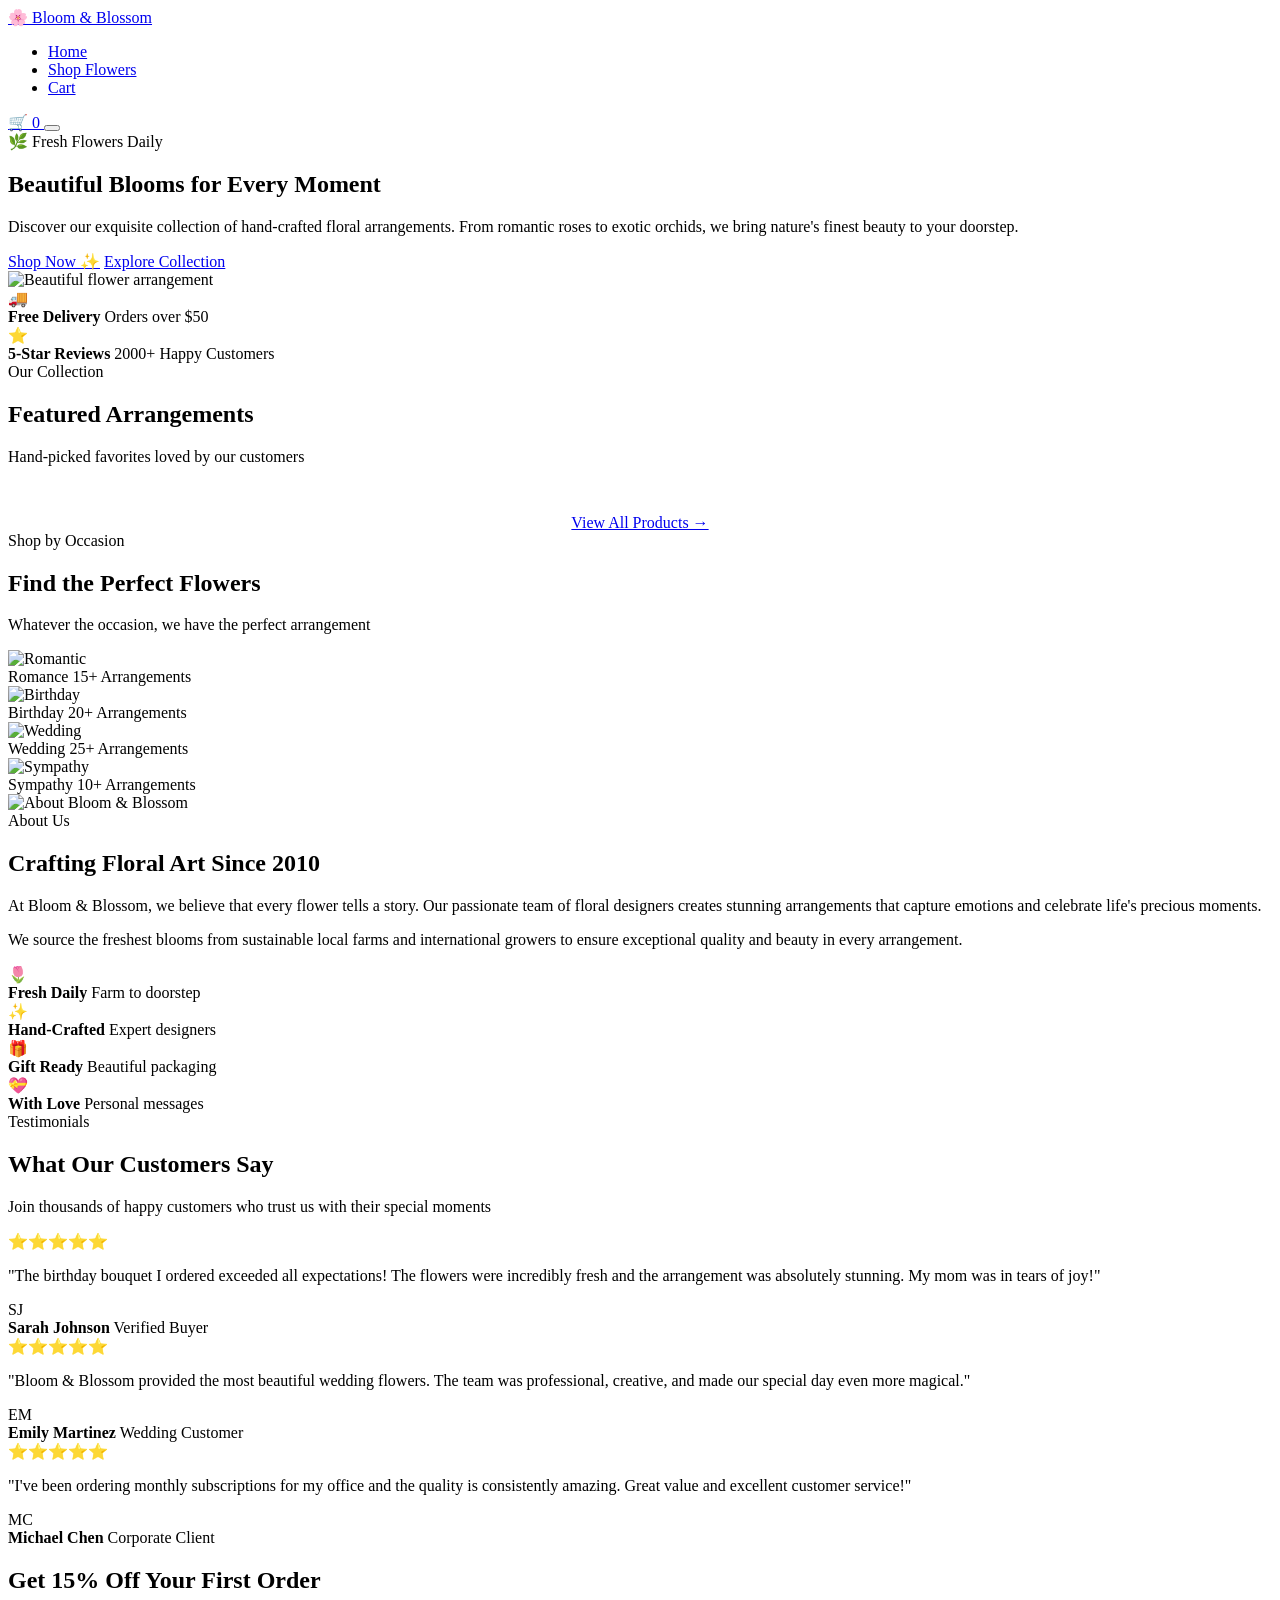
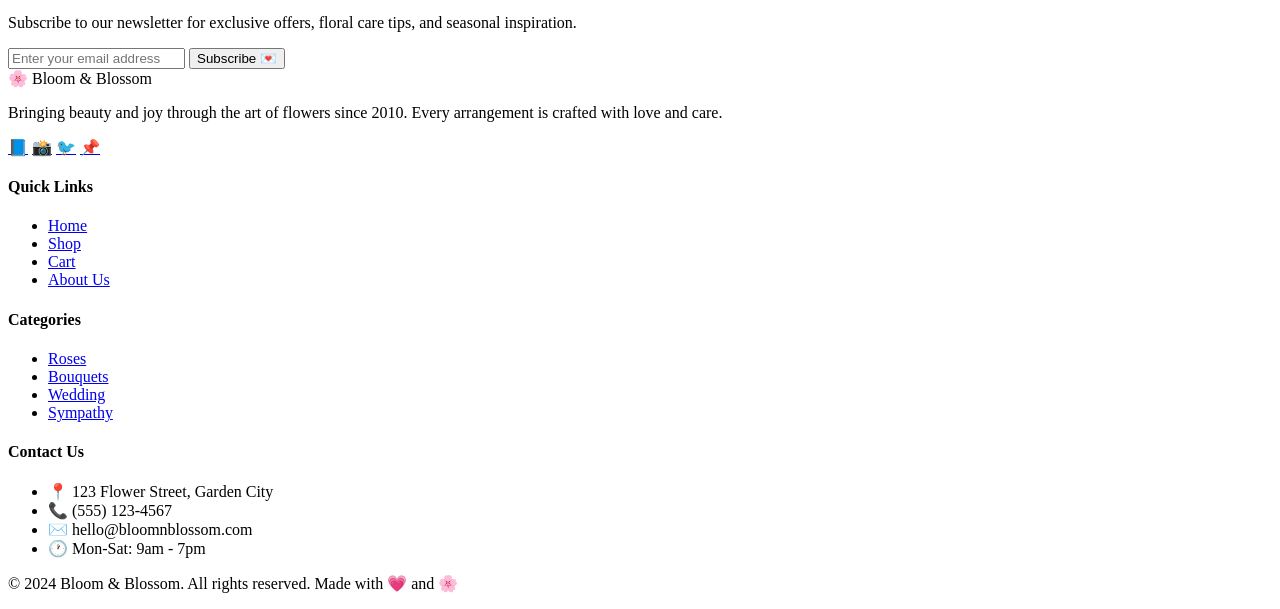
==== index.html @ b429525b "Initial commit" ====
<!DOCTYPE html>
<html lang="en">
<head>
    <meta charset="UTF-8">
    <meta name="viewport" content="width=device-width, initial-scale=1.0">
    <meta name="description" content="Bloom & Blossom - Premium florist offering beautiful flower arrangements, bouquets, and floral designs for every occasion.">
    <title>Bloom & Blossom | Premium Florist</title>
    
    <!-- Google Fonts -->
    <link rel="preconnect" href="https://fonts.googleapis.com">
    <link rel="preconnect" href="https://fonts.gstatic.com" crossorigin>
    <link href="https://fonts.googleapis.com/css2?family=Playfair+Display:wght@400;500;600;700&family=Poppins:wght@300;400;500;600;700&display=swap" rel="stylesheet">
    
    <!-- Styles -->
    <link rel="stylesheet" href="styles.css">
</head>
<body>
    <!-- Navigation -->
    <nav class="navbar" id="navbar">
        <div class="container">
            <a href="index.html" class="logo">
                <span class="logo-icon">🌸</span>
                <span class="logo-text">Bloom & Blossom</span>
            </a>
            
            <ul class="nav-links" id="navLinks">
                <li><a href="index.html" class="active">Home</a></li>
                <li><a href="products.html">Shop Flowers</a></li>
                <li><a href="cart.html">Cart</a></li>
            </ul>
            
            <div class="nav-right">
                <a href="cart.html" class="cart-icon" id="cartIcon">
                    🛒
                    <span class="cart-count" id="cartCount">0</span>
                </a>
                <button class="mobile-menu-btn" id="mobileMenuBtn">
                    <span></span>
                    <span></span>
                    <span></span>
                </button>
            </div>
        </div>
    </nav>

    <!-- Hero Section -->
    <section class="hero" id="home">
        <div class="container">
            <div class="hero-content">
                <span class="hero-badge">🌿 Fresh Flowers Daily</span>
                <h1>Beautiful <span>Blooms</span> for Every Moment</h1>
                <p>Discover our exquisite collection of hand-crafted floral arrangements. From romantic roses to exotic orchids, we bring nature's finest beauty to your doorstep.</p>
                <div class="hero-buttons">
                    <a href="products.html" class="btn btn-primary">Shop Now ✨</a>
                    <a href="#featured" class="btn btn-secondary">Explore Collection</a>
                </div>
            </div>
            <div class="hero-image">
                <img src="images/hero.png" alt="Beautiful flower arrangement">
                <div class="floating-badge top-right">
                    <div class="floating-badge-icon">🚚</div>
                    <div class="floating-badge-text">
                        <strong>Free Delivery</strong>
                        Orders over $50
                    </div>
                </div>
                <div class="floating-badge bottom-left">
                    <div class="floating-badge-icon">⭐</div>
                    <div class="floating-badge-text">
                        <strong>5-Star Reviews</strong>
                        2000+ Happy Customers
                    </div>
                </div>
            </div>
        </div>
    </section>

    <!-- Featured Products -->
    <section class="section featured-section" id="featured">
        <div class="container">
            <div class="section-header">
                <span class="section-badge">Our Collection</span>
                <h2 class="section-title">Featured Arrangements</h2>
                <p class="section-subtitle">Hand-picked favorites loved by our customers</p>
            </div>
            
            <div class="products-grid" id="featuredProducts">
                <!-- Products will be loaded by JavaScript -->
            </div>
            
            <div style="text-align: center; margin-top: 3rem;">
                <a href="products.html" class="btn btn-primary btn-lg">View All Products →</a>
            </div>
        </div>
    </section>

    <!-- Categories Section -->
    <section class="section categories-section">
        <div class="container">
            <div class="section-header">
                <span class="section-badge">Shop by Occasion</span>
                <h2 class="section-title">Find the Perfect Flowers</h2>
                <p class="section-subtitle">Whatever the occasion, we have the perfect arrangement</p>
            </div>
            
            <div class="categories-grid">
                <div class="category-card" onclick="location.href='products.html'">
                    <img src="images/flower2.png" alt="Romantic">
                    <div class="category-overlay">
                        <span class="category-name">Romance</span>
                        <span class="category-count">15+ Arrangements</span>
                    </div>
                </div>
                <div class="category-card" onclick="location.href='products.html'">
                    <img src="images/flower3.png" alt="Birthday">
                    <div class="category-overlay">
                        <span class="category-name">Birthday</span>
                        <span class="category-count">20+ Arrangements</span>
                    </div>
                </div>
                <div class="category-card" onclick="location.href='products.html'">
                    <img src="images/flower4.png" alt="Wedding">
                    <div class="category-overlay">
                        <span class="category-name">Wedding</span>
                        <span class="category-count">25+ Arrangements</span>
                    </div>
                </div>
                <div class="category-card" onclick="location.href='products.html'">
                    <img src="images/flower5.png" alt="Sympathy">
                    <div class="category-overlay">
                        <span class="category-name">Sympathy</span>
                        <span class="category-count">10+ Arrangements</span>
                    </div>
                </div>
            </div>
        </div>
    </section>

    <!-- About Section -->
    <section class="section about-section" id="about">
        <div class="container">
            <div class="about-grid">
                <div class="about-image">
                    <img src="images/flower1.png" alt="About Bloom & Blossom">
                </div>
                <div class="about-content">
                    <span class="section-badge">About Us</span>
                    <h2>Crafting Floral Art Since 2010</h2>
                    <p>At Bloom & Blossom, we believe that every flower tells a story. Our passionate team of floral designers creates stunning arrangements that capture emotions and celebrate life's precious moments.</p>
                    <p>We source the freshest blooms from sustainable local farms and international growers to ensure exceptional quality and beauty in every arrangement.</p>
                    
                    <div class="about-features">
                        <div class="feature-item">
                            <div class="feature-icon">🌷</div>
                            <div class="feature-text">
                                <strong>Fresh Daily</strong>
                                <span>Farm to doorstep</span>
                            </div>
                        </div>
                        <div class="feature-item">
                            <div class="feature-icon">✨</div>
                            <div class="feature-text">
                                <strong>Hand-Crafted</strong>
                                <span>Expert designers</span>
                            </div>
                        </div>
                        <div class="feature-item">
                            <div class="feature-icon">🎁</div>
                            <div class="feature-text">
                                <strong>Gift Ready</strong>
                                <span>Beautiful packaging</span>
                            </div>
                        </div>
                        <div class="feature-item">
                            <div class="feature-icon">💝</div>
                            <div class="feature-text">
                                <strong>With Love</strong>
                                <span>Personal messages</span>
                            </div>
                        </div>
                    </div>
                </div>
            </div>
        </div>
    </section>

    <!-- Testimonials -->
    <section class="section testimonials-section">
        <div class="container">
            <div class="section-header">
                <span class="section-badge">Testimonials</span>
                <h2 class="section-title">What Our Customers Say</h2>
                <p class="section-subtitle">Join thousands of happy customers who trust us with their special moments</p>
            </div>
            
            <div class="testimonials-grid">
                <div class="testimonial-card">
                    <div class="testimonial-rating">⭐⭐⭐⭐⭐</div>
                    <p class="testimonial-text">"The birthday bouquet I ordered exceeded all expectations! The flowers were incredibly fresh and the arrangement was absolutely stunning. My mom was in tears of joy!"</p>
                    <div class="testimonial-author">
                        <div class="author-avatar">SJ</div>
                        <div class="author-info">
                            <strong>Sarah Johnson</strong>
                            <span>Verified Buyer</span>
                        </div>
                    </div>
                </div>
                
                <div class="testimonial-card">
                    <div class="testimonial-rating">⭐⭐⭐⭐⭐</div>
                    <p class="testimonial-text">"Bloom & Blossom provided the most beautiful wedding flowers. The team was professional, creative, and made our special day even more magical."</p>
                    <div class="testimonial-author">
                        <div class="author-avatar">EM</div>
                        <div class="author-info">
                            <strong>Emily Martinez</strong>
                            <span>Wedding Customer</span>
                        </div>
                    </div>
                </div>
                
                <div class="testimonial-card">
                    <div class="testimonial-rating">⭐⭐⭐⭐⭐</div>
                    <p class="testimonial-text">"I've been ordering monthly subscriptions for my office and the quality is consistently amazing. Great value and excellent customer service!"</p>
                    <div class="testimonial-author">
                        <div class="author-avatar">MC</div>
                        <div class="author-info">
                            <strong>Michael Chen</strong>
                            <span>Corporate Client</span>
                        </div>
                    </div>
                </div>
            </div>
        </div>
    </section>

    <!-- Newsletter -->
    <section class="newsletter-section">
        <div class="container">
            <div class="newsletter-content">
                <h2>Get 15% Off Your First Order</h2>
                <p>Subscribe to our newsletter for exclusive offers, floral care tips, and seasonal inspiration.</p>
                <form class="newsletter-form" onsubmit="return handleNewsletter(event)">
                    <input type="email" placeholder="Enter your email address" required>
                    <button type="submit" class="btn">Subscribe 💌</button>
                </form>
            </div>
        </div>
    </section>

    <!-- Footer -->
    <footer class="footer">
        <div class="container">
            <div class="footer-grid">
                <div class="footer-brand">
                    <span class="logo-text">🌸 Bloom & Blossom</span>
                    <p>Bringing beauty and joy through the art of flowers since 2010. Every arrangement is crafted with love and care.</p>
                    <div class="social-links">
                        <a href="#" class="social-link">📘</a>
                        <a href="#" class="social-link">📸</a>
                        <a href="#" class="social-link">🐦</a>
                        <a href="#" class="social-link">📌</a>
                    </div>
                </div>
                
                <div class="footer-column">
                    <h4>Quick Links</h4>
                    <ul>
                        <li><a href="index.html">Home</a></li>
                        <li><a href="products.html">Shop</a></li>
                        <li><a href="cart.html">Cart</a></li>
                        <li><a href="#about">About Us</a></li>
                    </ul>
                </div>
                
                <div class="footer-column">
                    <h4>Categories</h4>
                    <ul>
                        <li><a href="products.html">Roses</a></li>
                        <li><a href="products.html">Bouquets</a></li>
                        <li><a href="products.html">Wedding</a></li>
                        <li><a href="products.html">Sympathy</a></li>
                    </ul>
                </div>
                
                <div class="footer-column">
                    <h4>Contact Us</h4>
                    <ul>
                        <li>📍 123 Flower Street, Garden City</li>
                        <li>📞 (555) 123-4567</li>
                        <li>✉️ hello@bloomnblossom.com</li>
                        <li>🕐 Mon-Sat: 9am - 7pm</li>
                    </ul>
                </div>
            </div>
            
            <div class="footer-bottom">
                <p>© 2024 Bloom & Blossom. All rights reserved. Made with 💗 and 🌸</p>
            </div>
        </div>
    </footer>

    <!-- JavaScript -->
    <script src="main.js"></script>
</body>
</html>
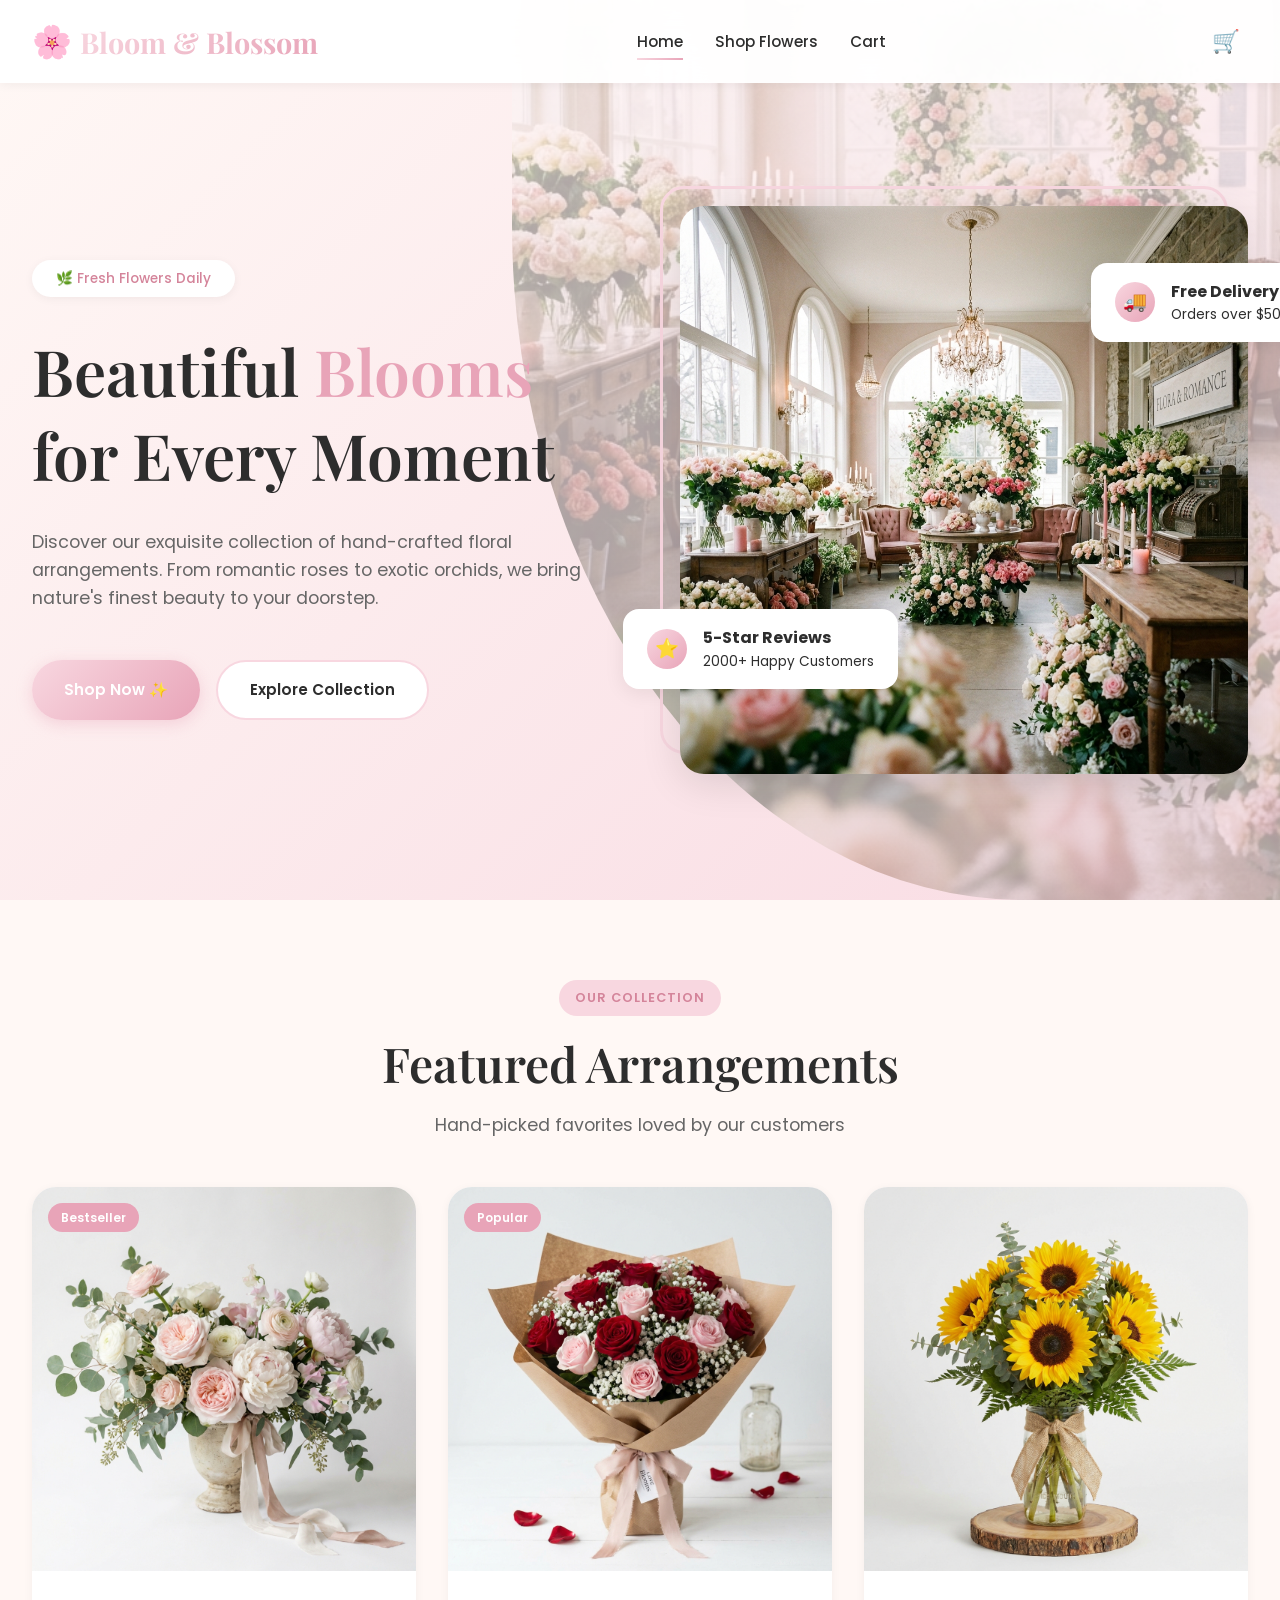
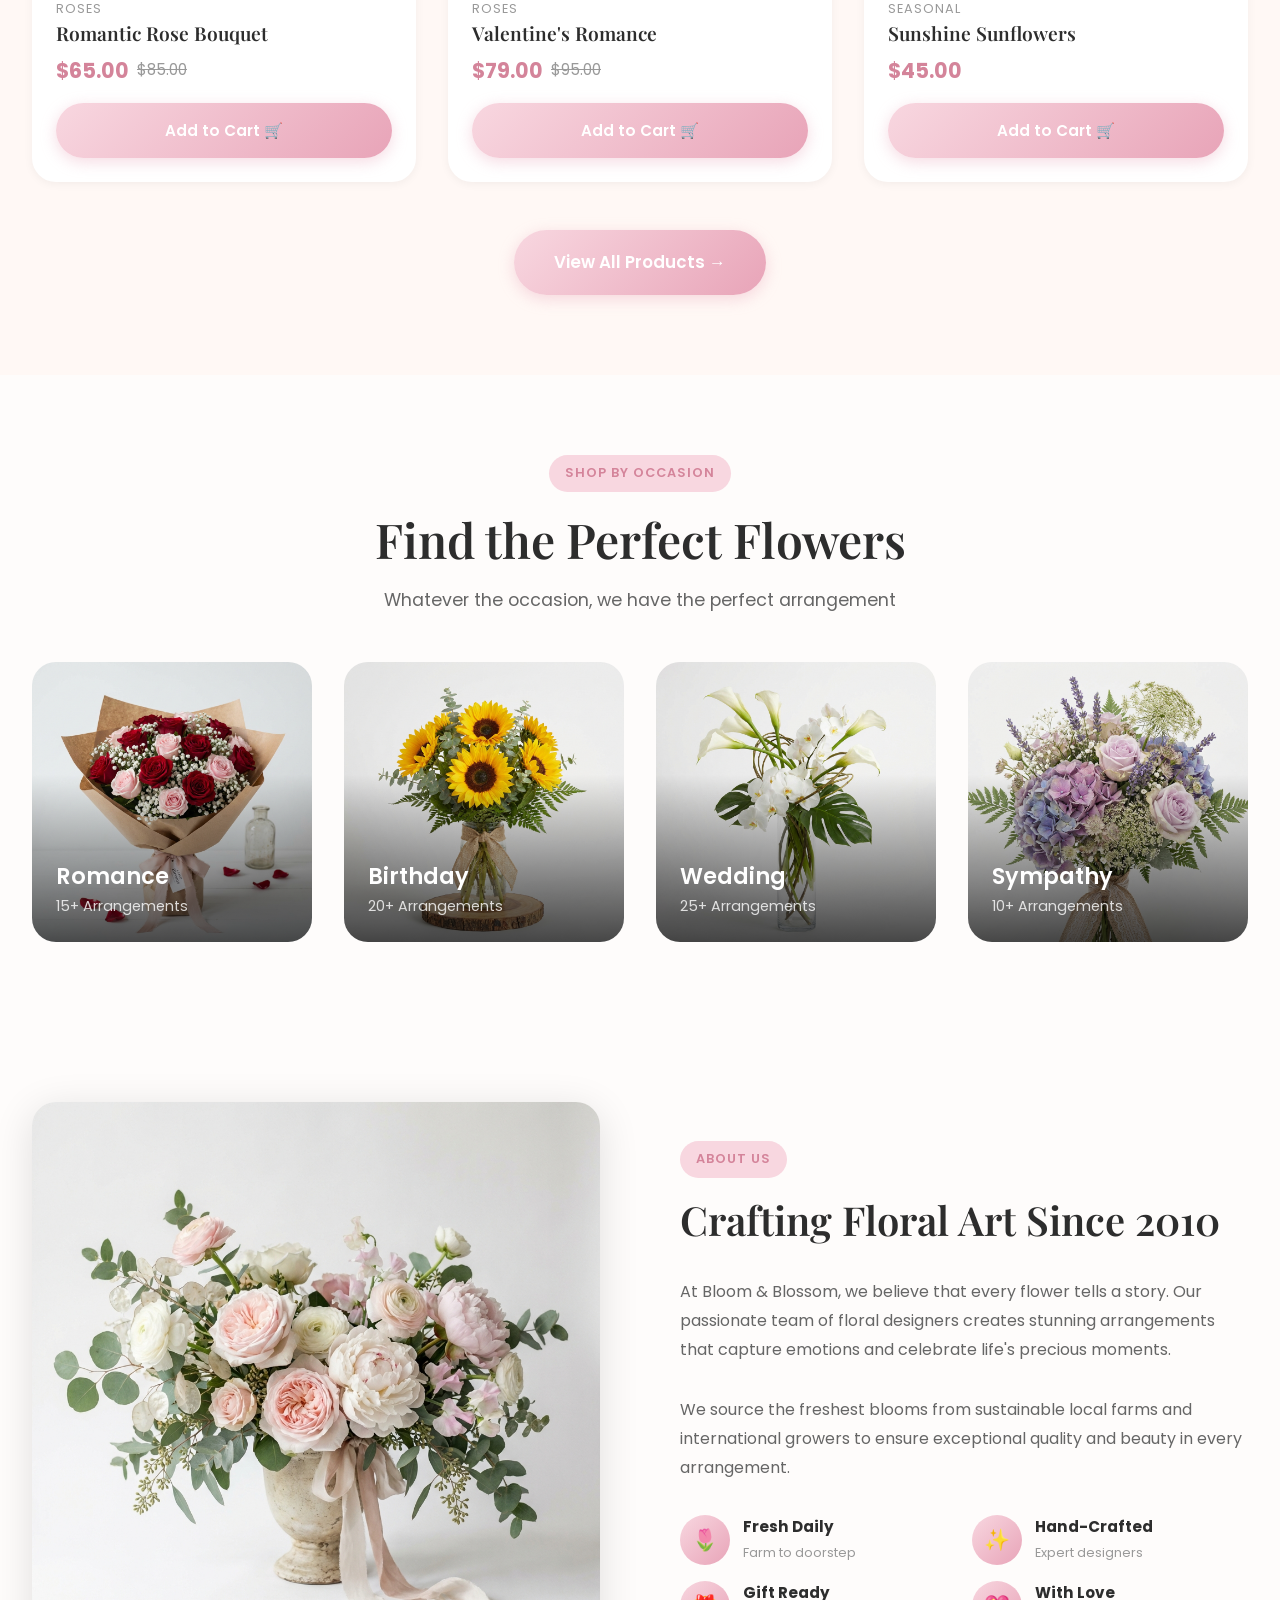
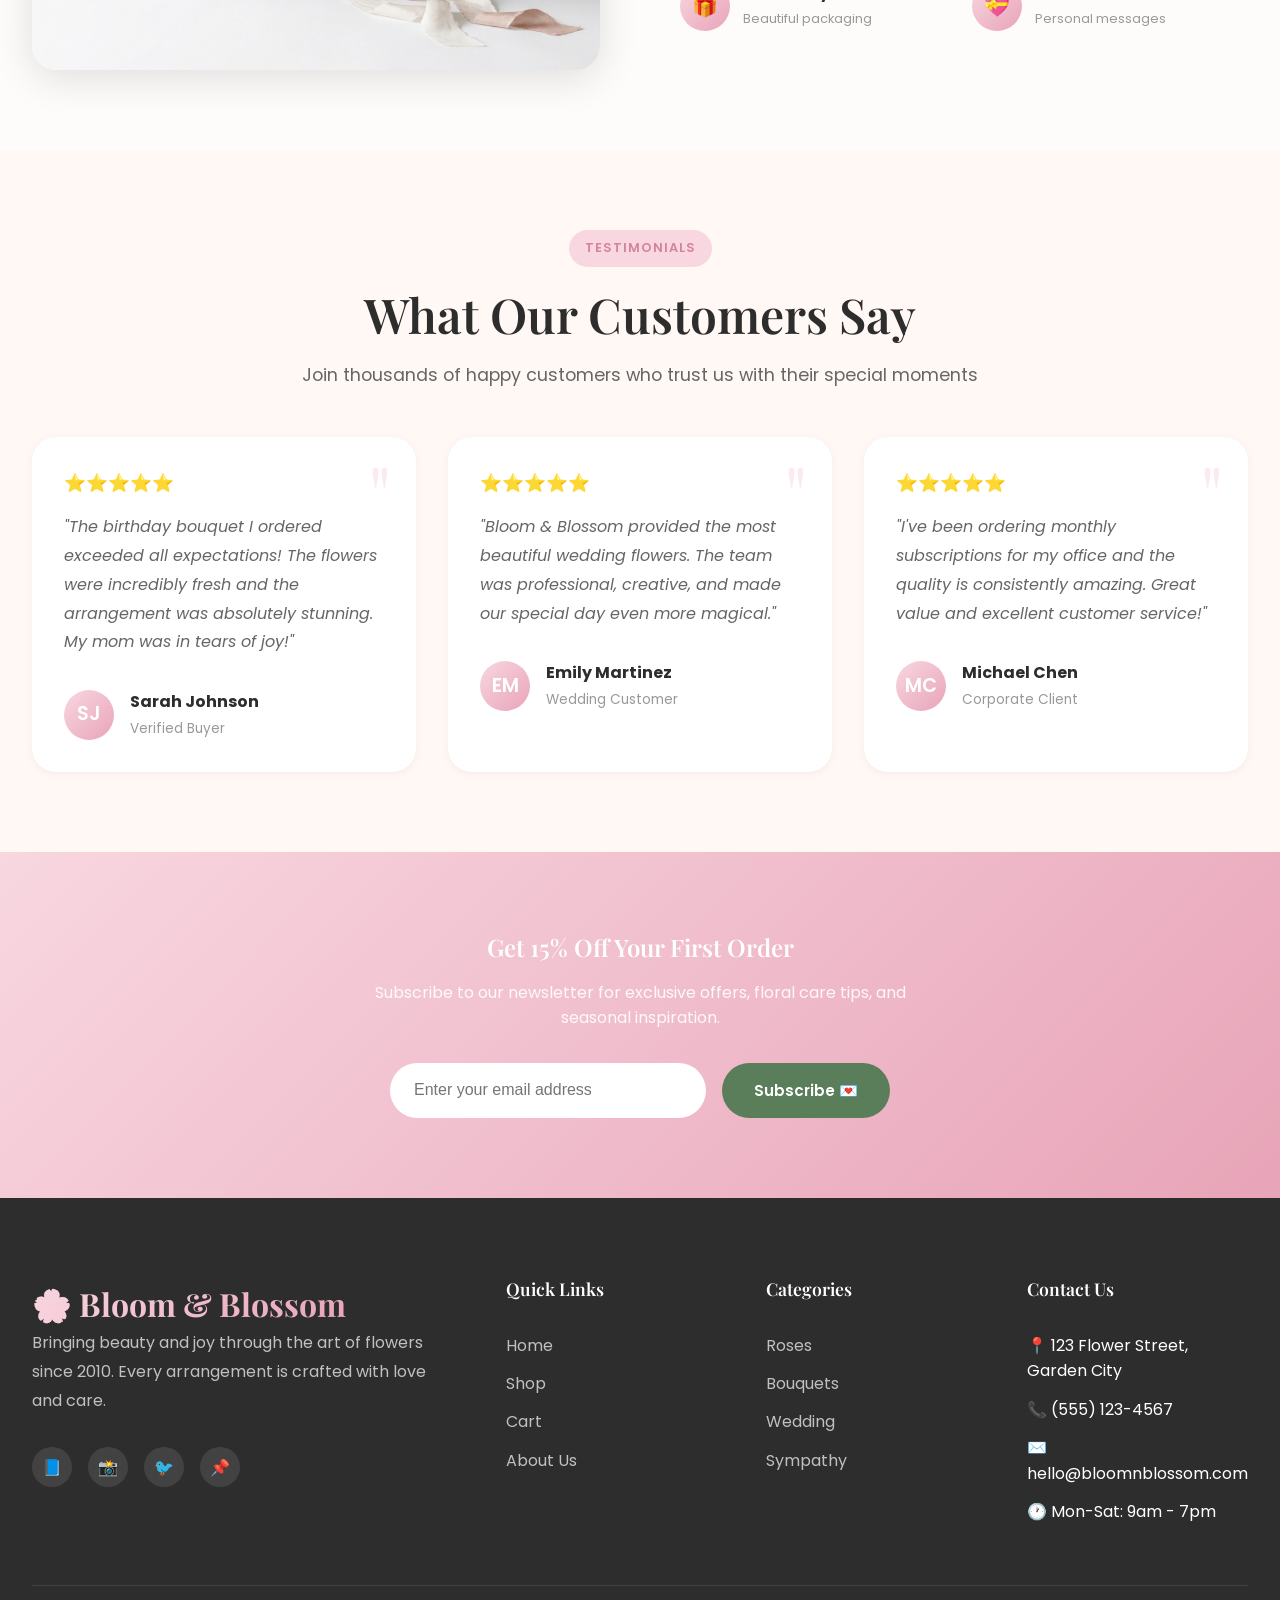
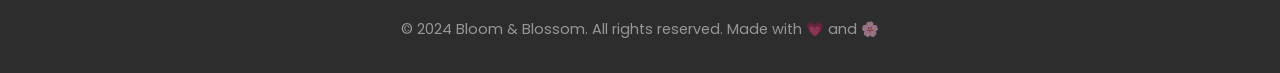
==== commit 185b5759: "Registered Service Workers in Pages" ====
--- a/index.html
+++ b/index.html
@@ -1,19 +1,42 @@
 <!DOCTYPE html>
 <html lang="en">
+
 <head>
     <meta charset="UTF-8">
     <meta name="viewport" content="width=device-width, initial-scale=1.0">
-    <meta name="description" content="Bloom & Blossom - Premium florist offering beautiful flower arrangements, bouquets, and floral designs for every occasion.">
+    <meta name="description"
+        content="Bloom & Blossom - Premium florist offering beautiful flower arrangements, bouquets, and floral designs for every occasion.">
     <title>Bloom & Blossom | Premium Florist</title>
-    
+
+    <!-- PWA Meta Tags -->
+    <meta name="theme-color" content="#e8a4b8">
+    <meta name="apple-mobile-web-app-capable" content="yes">
+    <meta name="apple-mobile-web-app-status-bar-style" content="default">
+    <meta name="apple-mobile-web-app-title" content="Bloom & Blossom">
+    <meta name="mobile-web-app-capable" content="yes">
+    <meta name="application-name" content="Bloom & Blossom">
+    <meta name="msapplication-TileColor" content="#e8a4b8">
+    <meta name="msapplication-TileImage" content="images/icon-192.png">
+
+    <!-- PWA Manifest -->
+    <link rel="manifest" href="manifest.json">
+
+    <!-- App Icons -->
+    <link rel="icon" type="image/png" sizes="192x192" href="images/icon-192.png">
+    <link rel="icon" type="image/png" sizes="512x512" href="images/icon-512.png">
+    <link rel="apple-touch-icon" href="images/icon-192.png">
+
     <!-- Google Fonts -->
     <link rel="preconnect" href="https://fonts.googleapis.com">
     <link rel="preconnect" href="https://fonts.gstatic.com" crossorigin>
-    <link href="https://fonts.googleapis.com/css2?family=Playfair+Display:wght@400;500;600;700&family=Poppins:wght@300;400;500;600;700&display=swap" rel="stylesheet">
-    
+    <link
+        href="https://fonts.googleapis.com/css2?family=Playfair+Display:wght@400;500;600;700&family=Poppins:wght@300;400;500;600;700&display=swap"
+        rel="stylesheet">
+
     <!-- Styles -->
     <link rel="stylesheet" href="styles.css">
 </head>
+
 <body>
     <!-- Navigation -->
     <nav class="navbar" id="navbar">
@@ -22,13 +45,13 @@
                 <span class="logo-icon">🌸</span>
                 <span class="logo-text">Bloom & Blossom</span>
             </a>
-            
+
             <ul class="nav-links" id="navLinks">
                 <li><a href="index.html" class="active">Home</a></li>
                 <li><a href="products.html">Shop Flowers</a></li>
                 <li><a href="cart.html">Cart</a></li>
             </ul>
-            
+
             <div class="nav-right">
                 <a href="cart.html" class="cart-icon" id="cartIcon">
                     🛒
@@ -49,7 +72,8 @@
             <div class="hero-content">
                 <span class="hero-badge">🌿 Fresh Flowers Daily</span>
                 <h1>Beautiful <span>Blooms</span> for Every Moment</h1>
-                <p>Discover our exquisite collection of hand-crafted floral arrangements. From romantic roses to exotic orchids, we bring nature's finest beauty to your doorstep.</p>
+                <p>Discover our exquisite collection of hand-crafted floral arrangements. From romantic roses to exotic
+                    orchids, we bring nature's finest beauty to your doorstep.</p>
                 <div class="hero-buttons">
                     <a href="products.html" class="btn btn-primary">Shop Now ✨</a>
                     <a href="#featured" class="btn btn-secondary">Explore Collection</a>
@@ -83,11 +107,11 @@
                 <h2 class="section-title">Featured Arrangements</h2>
                 <p class="section-subtitle">Hand-picked favorites loved by our customers</p>
             </div>
-            
+
             <div class="products-grid" id="featuredProducts">
                 <!-- Products will be loaded by JavaScript -->
             </div>
-            
+
             <div style="text-align: center; margin-top: 3rem;">
                 <a href="products.html" class="btn btn-primary btn-lg">View All Products →</a>
             </div>
@@ -102,7 +126,7 @@
                 <h2 class="section-title">Find the Perfect Flowers</h2>
                 <p class="section-subtitle">Whatever the occasion, we have the perfect arrangement</p>
             </div>
-            
+
             <div class="categories-grid">
                 <div class="category-card" onclick="location.href='products.html'">
                     <img src="images/flower2.png" alt="Romantic">
@@ -146,9 +170,12 @@
                 <div class="about-content">
                     <span class="section-badge">About Us</span>
                     <h2>Crafting Floral Art Since 2010</h2>
-                    <p>At Bloom & Blossom, we believe that every flower tells a story. Our passionate team of floral designers creates stunning arrangements that capture emotions and celebrate life's precious moments.</p>
-                    <p>We source the freshest blooms from sustainable local farms and international growers to ensure exceptional quality and beauty in every arrangement.</p>
-                    
+                    <p>At Bloom & Blossom, we believe that every flower tells a story. Our passionate team of floral
+                        designers creates stunning arrangements that capture emotions and celebrate life's precious
+                        moments.</p>
+                    <p>We source the freshest blooms from sustainable local farms and international growers to ensure
+                        exceptional quality and beauty in every arrangement.</p>
+
                     <div class="about-features">
                         <div class="feature-item">
                             <div class="feature-icon">🌷</div>
@@ -190,13 +217,16 @@
             <div class="section-header">
                 <span class="section-badge">Testimonials</span>
                 <h2 class="section-title">What Our Customers Say</h2>
-                <p class="section-subtitle">Join thousands of happy customers who trust us with their special moments</p>
-            </div>
-            
+                <p class="section-subtitle">Join thousands of happy customers who trust us with their special moments
+                </p>
+            </div>
+
             <div class="testimonials-grid">
                 <div class="testimonial-card">
                     <div class="testimonial-rating">⭐⭐⭐⭐⭐</div>
-                    <p class="testimonial-text">"The birthday bouquet I ordered exceeded all expectations! The flowers were incredibly fresh and the arrangement was absolutely stunning. My mom was in tears of joy!"</p>
+                    <p class="testimonial-text">"The birthday bouquet I ordered exceeded all expectations! The flowers
+                        were incredibly fresh and the arrangement was absolutely stunning. My mom was in tears of joy!"
+                    </p>
                     <div class="testimonial-author">
                         <div class="author-avatar">SJ</div>
                         <div class="author-info">
@@ -205,10 +235,11 @@
                         </div>
                     </div>
                 </div>
-                
+
                 <div class="testimonial-card">
                     <div class="testimonial-rating">⭐⭐⭐⭐⭐</div>
-                    <p class="testimonial-text">"Bloom & Blossom provided the most beautiful wedding flowers. The team was professional, creative, and made our special day even more magical."</p>
+                    <p class="testimonial-text">"Bloom & Blossom provided the most beautiful wedding flowers. The team
+                        was professional, creative, and made our special day even more magical."</p>
                     <div class="testimonial-author">
                         <div class="author-avatar">EM</div>
                         <div class="author-info">
@@ -217,10 +248,11 @@
                         </div>
                     </div>
                 </div>
-                
+
                 <div class="testimonial-card">
                     <div class="testimonial-rating">⭐⭐⭐⭐⭐</div>
-                    <p class="testimonial-text">"I've been ordering monthly subscriptions for my office and the quality is consistently amazing. Great value and excellent customer service!"</p>
+                    <p class="testimonial-text">"I've been ordering monthly subscriptions for my office and the quality
+                        is consistently amazing. Great value and excellent customer service!"</p>
                     <div class="testimonial-author">
                         <div class="author-avatar">MC</div>
                         <div class="author-info">
@@ -253,7 +285,8 @@
             <div class="footer-grid">
                 <div class="footer-brand">
                     <span class="logo-text">🌸 Bloom & Blossom</span>
-                    <p>Bringing beauty and joy through the art of flowers since 2010. Every arrangement is crafted with love and care.</p>
+                    <p>Bringing beauty and joy through the art of flowers since 2010. Every arrangement is crafted with
+                        love and care.</p>
                     <div class="social-links">
                         <a href="#" class="social-link">📘</a>
                         <a href="#" class="social-link">📸</a>
@@ -261,7 +294,7 @@
                         <a href="#" class="social-link">📌</a>
                     </div>
                 </div>
-                
+
                 <div class="footer-column">
                     <h4>Quick Links</h4>
                     <ul>
@@ -271,7 +304,7 @@
                         <li><a href="#about">About Us</a></li>
                     </ul>
                 </div>
-                
+
                 <div class="footer-column">
                     <h4>Categories</h4>
                     <ul>
@@ -281,7 +314,7 @@
                         <li><a href="products.html">Sympathy</a></li>
                     </ul>
                 </div>
-                
+
                 <div class="footer-column">
                     <h4>Contact Us</h4>
                     <ul>
@@ -292,7 +325,7 @@
                     </ul>
                 </div>
             </div>
-            
+
             <div class="footer-bottom">
                 <p>© 2024 Bloom & Blossom. All rights reserved. Made with 💗 and 🌸</p>
             </div>
@@ -301,5 +334,57 @@
 
     <!-- JavaScript -->
     <script src="main.js"></script>
+
+    <!-- Service Worker Registration -->
+    <script>
+        // Register Service Worker for PWA
+        if ('serviceWorker' in navigator) {
+            window.addEventListener('load', () => {
+                navigator.serviceWorker.register('/sw.js')
+                    .then((registration) => {
+                        console.log('🌸 Service Worker registered:', registration.scope);
+                    })
+                    .catch((error) => {
+                        console.log('Service Worker registration failed:', error);
+                    });
+            });
+        }
+
+        // Handle PWA install prompt
+        let deferredPrompt;
+        window.addEventListener('beforeinstallprompt', (e) => {
+            e.preventDefault();
+            deferredPrompt = e;
+            setTimeout(() => showInstallPrompt(), 30000);
+        });
+
+        function showInstallPrompt() {
+            if (deferredPrompt) {
+                const banner = document.createElement('div');
+                banner.id = 'install-banner';
+                banner.innerHTML = `
+                    <div style="position:fixed;bottom:20px;left:20px;right:20px;background:linear-gradient(135deg,#e8a4b8,#d4849a);color:white;padding:1rem 1.5rem;border-radius:16px;box-shadow:0 4px 20px rgba(0,0,0,0.2);display:flex;align-items:center;justify-content:space-between;z-index:9999;max-width:500px;margin:0 auto;">
+                        <div style="display:flex;align-items:center;gap:1rem;">
+                            <span style="font-size:2rem;">🌸</span>
+                            <div><strong>Install Bloom & Blossom</strong><br><span style="font-size:0.85rem;opacity:0.9;">Add to home screen</span></div>
+                        </div>
+                        <div style="display:flex;gap:0.5rem;">
+                            <button onclick="installPWA()" style="background:white;color:#d4849a;border:none;padding:0.6rem 1.2rem;border-radius:50px;font-weight:600;cursor:pointer;">Install</button>
+                            <button onclick="this.closest('#install-banner').remove()" style="background:transparent;color:white;border:1px solid rgba(255,255,255,0.5);padding:0.6rem 1rem;border-radius:50px;cursor:pointer;">Later</button>
+                        </div>
+                    </div>`;
+                document.body.appendChild(banner);
+            }
+        }
+
+        function installPWA() {
+            document.getElementById('install-banner')?.remove();
+            if (deferredPrompt) {
+                deferredPrompt.prompt();
+                deferredPrompt.userChoice.then(() => { deferredPrompt = null; });
+            }
+        }
+    </script>
 </body>
-</html>
+
+</html>
--- a/styles.css
+++ b/styles.css
@@ -0,0 +1,1357 @@
+/* ==========================================
+   FLORIST WEBSITE - CSS DESIGN SYSTEM
+   ========================================== */
+
+/* === CSS Variables & Theme === */
+:root {
+    /* Colors */
+    --primary: #e8a4b8;
+    --primary-dark: #d4849a;
+    --primary-light: #f8d7e0;
+    --secondary: #5a7d5a;
+    --secondary-dark: #446644;
+    --secondary-light: #8fbc8f;
+    --accent: #f4e4d4;
+    --background: #fefcfb;
+    --background-alt: #fff8f5;
+    --text-dark: #2d2d2d;
+    --text-light: #666666;
+    --text-muted: #999999;
+    --white: #ffffff;
+    --black: #1a1a1a;
+    --gold: #d4a574;
+    --gold-light: #e8c9a8;
+    
+    /* Gradients */
+    --gradient-primary: linear-gradient(135deg, #f8d7e0 0%, #e8a4b8 100%);
+    --gradient-hero: linear-gradient(135deg, rgba(232, 164, 184, 0.9) 0%, rgba(90, 125, 90, 0.8) 100%);
+    --gradient-card: linear-gradient(145deg, #ffffff 0%, #fff8f5 100%);
+    
+    /* Shadows */
+    --shadow-sm: 0 2px 10px rgba(0, 0, 0, 0.05);
+    --shadow-md: 0 4px 20px rgba(0, 0, 0, 0.08);
+    --shadow-lg: 0 8px 40px rgba(0, 0, 0, 0.12);
+    --shadow-glow: 0 0 30px rgba(232, 164, 184, 0.3);
+    
+    /* Spacing */
+    --spacing-xs: 0.5rem;
+    --spacing-sm: 1rem;
+    --spacing-md: 2rem;
+    --spacing-lg: 3rem;
+    --spacing-xl: 5rem;
+    
+    /* Border Radius */
+    --radius-sm: 8px;
+    --radius-md: 16px;
+    --radius-lg: 24px;
+    --radius-full: 50px;
+    
+    /* Typography */
+    --font-primary: 'Playfair Display', Georgia, serif;
+    --font-secondary: 'Poppins', sans-serif;
+    
+    /* Transitions */
+    --transition-fast: 0.2s ease;
+    --transition-medium: 0.3s ease;
+    --transition-slow: 0.5s ease;
+}
+
+/* === Reset & Base Styles === */
+* {
+    margin: 0;
+    padding: 0;
+    box-sizing: border-box;
+}
+
+html {
+    scroll-behavior: smooth;
+}
+
+body {
+    font-family: var(--font-secondary);
+    background-color: var(--background);
+    color: var(--text-dark);
+    line-height: 1.6;
+    overflow-x: hidden;
+}
+
+h1, h2, h3, h4, h5, h6 {
+    font-family: var(--font-primary);
+    font-weight: 600;
+    line-height: 1.3;
+    color: var(--text-dark);
+}
+
+a {
+    text-decoration: none;
+    color: inherit;
+    transition: var(--transition-fast);
+}
+
+img {
+    max-width: 100%;
+    height: auto;
+    display: block;
+}
+
+ul {
+    list-style: none;
+}
+
+button {
+    cursor: pointer;
+    border: none;
+    background: none;
+    font-family: inherit;
+}
+
+.container {
+    max-width: 1400px;
+    margin: 0 auto;
+    padding: 0 var(--spacing-md);
+}
+
+/* === Navigation === */
+.navbar {
+    position: fixed;
+    top: 0;
+    left: 0;
+    right: 0;
+    z-index: 1000;
+    background: rgba(255, 255, 255, 0.95);
+    backdrop-filter: blur(20px);
+    box-shadow: var(--shadow-sm);
+    padding: var(--spacing-sm) 0;
+    transition: var(--transition-medium);
+}
+
+.navbar.scrolled {
+    padding: 0.5rem 0;
+    box-shadow: var(--shadow-md);
+}
+
+.navbar .container {
+    display: flex;
+    justify-content: space-between;
+    align-items: center;
+}
+
+.logo {
+    display: flex;
+    align-items: center;
+    gap: var(--spacing-xs);
+}
+
+.logo-icon {
+    font-size: 2rem;
+}
+
+.logo-text {
+    font-family: var(--font-primary);
+    font-size: 1.8rem;
+    font-weight: 700;
+    background: var(--gradient-primary);
+    -webkit-background-clip: text;
+    -webkit-text-fill-color: transparent;
+    background-clip: text;
+}
+
+.nav-links {
+    display: flex;
+    gap: var(--spacing-md);
+    align-items: center;
+}
+
+.nav-links a {
+    font-size: 0.95rem;
+    font-weight: 500;
+    color: var(--text-dark);
+    position: relative;
+    padding: 0.5rem 0;
+}
+
+.nav-links a::after {
+    content: '';
+    position: absolute;
+    bottom: 0;
+    left: 0;
+    width: 0;
+    height: 2px;
+    background: var(--gradient-primary);
+    transition: var(--transition-medium);
+}
+
+.nav-links a:hover::after,
+.nav-links a.active::after {
+    width: 100%;
+}
+
+.cart-icon {
+    position: relative;
+    font-size: 1.4rem;
+    cursor: pointer;
+    padding: 0.5rem;
+    transition: var(--transition-fast);
+}
+
+.cart-icon:hover {
+    transform: scale(1.1);
+}
+
+.cart-count {
+    position: absolute;
+    top: -2px;
+    right: -2px;
+    background: var(--primary);
+    color: var(--white);
+    font-size: 0.7rem;
+    font-weight: 600;
+    width: 18px;
+    height: 18px;
+    border-radius: 50%;
+    display: flex;
+    align-items: center;
+    justify-content: center;
+}
+
+.mobile-menu-btn {
+    display: none;
+    flex-direction: column;
+    gap: 5px;
+    padding: 0.5rem;
+}
+
+.mobile-menu-btn span {
+    width: 25px;
+    height: 2px;
+    background: var(--text-dark);
+    transition: var(--transition-fast);
+}
+
+/* === Hero Section === */
+.hero {
+    min-height: 100vh;
+    display: flex;
+    align-items: center;
+    position: relative;
+    background: linear-gradient(135deg, rgba(255, 248, 245, 0.95) 0%, rgba(248, 215, 224, 0.9) 100%);
+    overflow: hidden;
+    padding-top: 80px;
+}
+
+.hero::before {
+    content: '';
+    position: absolute;
+    top: -50%;
+    right: -20%;
+    width: 80%;
+    height: 150%;
+    background: url('images/hero.png') center/cover;
+    opacity: 0.3;
+    border-radius: 0 0 0 50%;
+}
+
+.hero .container {
+    display: grid;
+    grid-template-columns: 1fr 1fr;
+    gap: var(--spacing-xl);
+    align-items: center;
+    position: relative;
+    z-index: 1;
+}
+
+.hero-content {
+    max-width: 600px;
+}
+
+.hero-badge {
+    display: inline-block;
+    background: var(--white);
+    padding: 0.5rem 1.5rem;
+    border-radius: var(--radius-full);
+    font-size: 0.85rem;
+    font-weight: 500;
+    color: var(--primary-dark);
+    box-shadow: var(--shadow-sm);
+    margin-bottom: var(--spacing-md);
+    animation: fadeInUp 0.8s ease;
+}
+
+.hero h1 {
+    font-size: clamp(2.5rem, 5vw, 4rem);
+    margin-bottom: var(--spacing-md);
+    animation: fadeInUp 0.8s ease 0.2s both;
+}
+
+.hero h1 span {
+    color: var(--primary);
+}
+
+.hero p {
+    font-size: 1.1rem;
+    color: var(--text-light);
+    margin-bottom: var(--spacing-lg);
+    animation: fadeInUp 0.8s ease 0.4s both;
+}
+
+.hero-buttons {
+    display: flex;
+    gap: var(--spacing-sm);
+    animation: fadeInUp 0.8s ease 0.6s both;
+}
+
+.hero-image {
+    position: relative;
+    animation: fadeIn 1s ease 0.5s both;
+}
+
+.hero-image img {
+    border-radius: var(--radius-lg);
+    box-shadow: var(--shadow-lg);
+}
+
+.hero-image::before {
+    content: '';
+    position: absolute;
+    top: -20px;
+    left: -20px;
+    right: 20px;
+    bottom: 20px;
+    border: 3px solid var(--primary-light);
+    border-radius: var(--radius-lg);
+    z-index: -1;
+}
+
+.floating-badge {
+    position: absolute;
+    background: var(--white);
+    padding: 1rem 1.5rem;
+    border-radius: var(--radius-md);
+    box-shadow: var(--shadow-md);
+    display: flex;
+    align-items: center;
+    gap: var(--spacing-sm);
+    animation: float 3s ease-in-out infinite;
+}
+
+.floating-badge.top-right {
+    top: 10%;
+    right: -10%;
+}
+
+.floating-badge.bottom-left {
+    bottom: 15%;
+    left: -10%;
+}
+
+.floating-badge-icon {
+    width: 40px;
+    height: 40px;
+    background: var(--gradient-primary);
+    border-radius: 50%;
+    display: flex;
+    align-items: center;
+    justify-content: center;
+    font-size: 1.2rem;
+}
+
+.floating-badge-text {
+    font-size: 0.85rem;
+}
+
+.floating-badge-text strong {
+    display: block;
+    font-size: 1rem;
+    color: var(--text-dark);
+}
+
+/* === Buttons === */
+.btn {
+    display: inline-flex;
+    align-items: center;
+    justify-content: center;
+    gap: 0.5rem;
+    padding: 1rem 2rem;
+    font-size: 0.95rem;
+    font-weight: 600;
+    border-radius: var(--radius-full);
+    transition: var(--transition-medium);
+    cursor: pointer;
+}
+
+.btn-primary {
+    background: var(--gradient-primary);
+    color: var(--white);
+    box-shadow: 0 4px 15px rgba(232, 164, 184, 0.4);
+}
+
+.btn-primary:hover {
+    transform: translateY(-3px);
+    box-shadow: 0 8px 25px rgba(232, 164, 184, 0.5);
+}
+
+.btn-secondary {
+    background: var(--white);
+    color: var(--text-dark);
+    border: 2px solid var(--primary-light);
+}
+
+.btn-secondary:hover {
+    background: var(--primary-light);
+    border-color: var(--primary-light);
+}
+
+.btn-outline {
+    background: transparent;
+    color: var(--primary-dark);
+    border: 2px solid var(--primary);
+}
+
+.btn-outline:hover {
+    background: var(--primary);
+    color: var(--white);
+}
+
+.btn-sm {
+    padding: 0.75rem 1.5rem;
+    font-size: 0.85rem;
+}
+
+.btn-lg {
+    padding: 1.2rem 2.5rem;
+    font-size: 1.05rem;
+}
+
+/* === Section Styles === */
+.section {
+    padding: var(--spacing-xl) 0;
+}
+
+.section-header {
+    text-align: center;
+    max-width: 700px;
+    margin: 0 auto var(--spacing-lg);
+}
+
+.section-badge {
+    display: inline-block;
+    background: var(--primary-light);
+    color: var(--primary-dark);
+    padding: 0.5rem 1rem;
+    border-radius: var(--radius-full);
+    font-size: 0.8rem;
+    font-weight: 600;
+    text-transform: uppercase;
+    letter-spacing: 1px;
+    margin-bottom: var(--spacing-sm);
+}
+
+.section-title {
+    font-size: clamp(2rem, 4vw, 3rem);
+    margin-bottom: var(--spacing-sm);
+}
+
+.section-subtitle {
+    color: var(--text-light);
+    font-size: 1.1rem;
+}
+
+/* === Featured Products === */
+.featured-section {
+    background: var(--background-alt);
+}
+
+.products-grid {
+    display: grid;
+    grid-template-columns: repeat(auto-fit, minmax(280px, 1fr));
+    gap: var(--spacing-md);
+}
+
+.product-card {
+    background: var(--white);
+    border-radius: var(--radius-lg);
+    overflow: hidden;
+    box-shadow: var(--shadow-sm);
+    transition: var(--transition-medium);
+    position: relative;
+}
+
+.product-card:hover {
+    transform: translateY(-10px);
+    box-shadow: var(--shadow-lg);
+}
+
+.product-image {
+    position: relative;
+    overflow: hidden;
+    aspect-ratio: 1;
+}
+
+.product-image img {
+    width: 100%;
+    height: 100%;
+    object-fit: cover;
+    transition: var(--transition-slow);
+}
+
+.product-card:hover .product-image img {
+    transform: scale(1.1);
+}
+
+.product-badge {
+    position: absolute;
+    top: 1rem;
+    left: 1rem;
+    background: var(--primary);
+    color: var(--white);
+    padding: 0.3rem 0.8rem;
+    border-radius: var(--radius-full);
+    font-size: 0.75rem;
+    font-weight: 600;
+}
+
+.product-actions {
+    position: absolute;
+    top: 1rem;
+    right: 1rem;
+    display: flex;
+    flex-direction: column;
+    gap: 0.5rem;
+    opacity: 0;
+    transform: translateX(20px);
+    transition: var(--transition-medium);
+}
+
+.product-card:hover .product-actions {
+    opacity: 1;
+    transform: translateX(0);
+}
+
+.product-action-btn {
+    width: 40px;
+    height: 40px;
+    background: var(--white);
+    border-radius: 50%;
+    display: flex;
+    align-items: center;
+    justify-content: center;
+    box-shadow: var(--shadow-sm);
+    transition: var(--transition-fast);
+}
+
+.product-action-btn:hover {
+    background: var(--primary);
+    color: var(--white);
+}
+
+.product-info {
+    padding: 1.5rem;
+}
+
+.product-category {
+    font-size: 0.8rem;
+    color: var(--text-muted);
+    text-transform: uppercase;
+    letter-spacing: 1px;
+    margin-bottom: 0.3rem;
+}
+
+.product-name {
+    font-size: 1.2rem;
+    font-weight: 600;
+    margin-bottom: 0.5rem;
+    color: var(--text-dark);
+}
+
+.product-price {
+    display: flex;
+    align-items: center;
+    gap: 0.5rem;
+    margin-bottom: var(--spacing-sm);
+}
+
+.current-price {
+    font-size: 1.3rem;
+    font-weight: 700;
+    color: var(--primary-dark);
+}
+
+.original-price {
+    font-size: 0.95rem;
+    color: var(--text-muted);
+    text-decoration: line-through;
+}
+
+.product-card .btn {
+    width: 100%;
+}
+
+/* === Categories Section === */
+.categories-grid {
+    display: grid;
+    grid-template-columns: repeat(4, 1fr);
+    gap: var(--spacing-md);
+}
+
+.category-card {
+    position: relative;
+    border-radius: var(--radius-lg);
+    overflow: hidden;
+    aspect-ratio: 1;
+    cursor: pointer;
+}
+
+.category-card img {
+    width: 100%;
+    height: 100%;
+    object-fit: cover;
+    transition: var(--transition-slow);
+}
+
+.category-card:hover img {
+    transform: scale(1.1);
+}
+
+.category-overlay {
+    position: absolute;
+    inset: 0;
+    background: linear-gradient(to top, rgba(0, 0, 0, 0.7) 0%, transparent 60%);
+    display: flex;
+    flex-direction: column;
+    justify-content: flex-end;
+    padding: 1.5rem;
+    transition: var(--transition-medium);
+}
+
+.category-card:hover .category-overlay {
+    background: linear-gradient(to top, rgba(232, 164, 184, 0.9) 0%, rgba(232, 164, 184, 0.3) 60%);
+}
+
+.category-name {
+    color: var(--white);
+    font-size: 1.4rem;
+    font-weight: 600;
+}
+
+.category-count {
+    color: rgba(255, 255, 255, 0.8);
+    font-size: 0.9rem;
+}
+
+/* === About Section === */
+.about-section {
+    background: var(--background);
+}
+
+.about-grid {
+    display: grid;
+    grid-template-columns: 1fr 1fr;
+    gap: var(--spacing-xl);
+    align-items: center;
+}
+
+.about-image {
+    position: relative;
+}
+
+.about-image img {
+    border-radius: var(--radius-lg);
+    box-shadow: var(--shadow-lg);
+}
+
+.about-image::before {
+    content: '';
+    position: absolute;
+    bottom: -20px;
+    right: -20px;
+    width: 60%;
+    height: 60%;
+    background: var(--gradient-primary);
+    border-radius: var(--radius-lg);
+    z-index: -1;
+    opacity: 0.3;
+}
+
+.about-content h2 {
+    font-size: 2.5rem;
+    margin-bottom: var(--spacing-md);
+}
+
+.about-content p {
+    color: var(--text-light);
+    margin-bottom: var(--spacing-md);
+    line-height: 1.8;
+}
+
+.about-features {
+    display: grid;
+    grid-template-columns: 1fr 1fr;
+    gap: var(--spacing-sm);
+    margin-top: var(--spacing-md);
+}
+
+.feature-item {
+    display: flex;
+    align-items: center;
+    gap: 0.8rem;
+}
+
+.feature-icon {
+    width: 50px;
+    height: 50px;
+    background: var(--gradient-primary);
+    border-radius: 50%;
+    display: flex;
+    align-items: center;
+    justify-content: center;
+    font-size: 1.3rem;
+}
+
+.feature-text strong {
+    display: block;
+    font-size: 0.95rem;
+}
+
+.feature-text span {
+    font-size: 0.8rem;
+    color: var(--text-muted);
+}
+
+/* === Testimonials === */
+.testimonials-section {
+    background: var(--background-alt);
+}
+
+.testimonials-grid {
+    display: grid;
+    grid-template-columns: repeat(3, 1fr);
+    gap: var(--spacing-md);
+}
+
+.testimonial-card {
+    background: var(--white);
+    padding: var(--spacing-md);
+    border-radius: var(--radius-lg);
+    box-shadow: var(--shadow-sm);
+    position: relative;
+}
+
+.testimonial-card::before {
+    content: '"';
+    position: absolute;
+    top: 1rem;
+    right: 1.5rem;
+    font-size: 5rem;
+    font-family: var(--font-primary);
+    color: var(--primary-light);
+    line-height: 1;
+    opacity: 0.5;
+}
+
+.testimonial-rating {
+    color: var(--gold);
+    font-size: 1.1rem;
+    margin-bottom: var(--spacing-sm);
+}
+
+.testimonial-text {
+    color: var(--text-light);
+    font-style: italic;
+    margin-bottom: var(--spacing-md);
+    line-height: 1.8;
+}
+
+.testimonial-author {
+    display: flex;
+    align-items: center;
+    gap: var(--spacing-sm);
+}
+
+.author-avatar {
+    width: 50px;
+    height: 50px;
+    border-radius: 50%;
+    background: var(--gradient-primary);
+    display: flex;
+    align-items: center;
+    justify-content: center;
+    font-size: 1.2rem;
+    font-weight: 600;
+    color: var(--white);
+}
+
+.author-info strong {
+    display: block;
+    font-size: 1rem;
+}
+
+.author-info span {
+    font-size: 0.85rem;
+    color: var(--text-muted);
+}
+
+/* === Newsletter === */
+.newsletter-section {
+    background: var(--gradient-primary);
+    padding: var(--spacing-xl) 0;
+}
+
+.newsletter-content {
+    text-align: center;
+    max-width: 600px;
+    margin: 0 auto;
+}
+
+.newsletter-content h2 {
+    color: var(--white);
+    margin-bottom: var(--spacing-sm);
+}
+
+.newsletter-content p {
+    color: rgba(255, 255, 255, 0.9);
+    margin-bottom: var(--spacing-md);
+}
+
+.newsletter-form {
+    display: flex;
+    gap: var(--spacing-sm);
+    max-width: 500px;
+    margin: 0 auto;
+}
+
+.newsletter-form input {
+    flex: 1;
+    padding: 1rem 1.5rem;
+    border: none;
+    border-radius: var(--radius-full);
+    font-size: 1rem;
+    outline: none;
+}
+
+.newsletter-form .btn {
+    background: var(--secondary);
+    color: var(--white);
+}
+
+.newsletter-form .btn:hover {
+    background: var(--secondary-dark);
+}
+
+/* === Footer === */
+.footer {
+    background: var(--text-dark);
+    color: var(--white);
+    padding: var(--spacing-xl) 0 var(--spacing-md);
+}
+
+.footer-grid {
+    display: grid;
+    grid-template-columns: 2fr 1fr 1fr 1fr;
+    gap: var(--spacing-lg);
+    margin-bottom: var(--spacing-lg);
+}
+
+.footer-brand .logo-text {
+    font-size: 2rem;
+    margin-bottom: var(--spacing-sm);
+}
+
+.footer-brand p {
+    color: rgba(255, 255, 255, 0.7);
+    margin-bottom: var(--spacing-md);
+    line-height: 1.8;
+}
+
+.social-links {
+    display: flex;
+    gap: var(--spacing-sm);
+}
+
+.social-link {
+    width: 40px;
+    height: 40px;
+    background: rgba(255, 255, 255, 0.1);
+    border-radius: 50%;
+    display: flex;
+    align-items: center;
+    justify-content: center;
+    transition: var(--transition-fast);
+}
+
+.social-link:hover {
+    background: var(--primary);
+}
+
+.footer-column h4 {
+    font-size: 1.1rem;
+    margin-bottom: var(--spacing-md);
+    color: var(--white);
+}
+
+.footer-column ul li {
+    margin-bottom: 0.8rem;
+}
+
+.footer-column ul a {
+    color: rgba(255, 255, 255, 0.7);
+    transition: var(--transition-fast);
+}
+
+.footer-column ul a:hover {
+    color: var(--primary);
+}
+
+.footer-bottom {
+    border-top: 1px solid rgba(255, 255, 255, 0.1);
+    padding-top: var(--spacing-md);
+    text-align: center;
+    color: rgba(255, 255, 255, 0.5);
+    font-size: 0.9rem;
+}
+
+/* === Products Page === */
+.page-header {
+    background: var(--gradient-primary);
+    padding: 150px 0 80px;
+    text-align: center;
+}
+
+.page-header h1 {
+    font-size: 3rem;
+    color: var(--white);
+    margin-bottom: var(--spacing-sm);
+}
+
+.page-header p {
+    color: rgba(255, 255, 255, 0.9);
+    font-size: 1.1rem;
+}
+
+.breadcrumb {
+    display: flex;
+    justify-content: center;
+    gap: 0.5rem;
+    margin-top: var(--spacing-sm);
+    color: rgba(255, 255, 255, 0.8);
+    font-size: 0.9rem;
+}
+
+.breadcrumb a:hover {
+    color: var(--white);
+}
+
+/* Filter Bar */
+.filter-bar {
+    background: var(--white);
+    padding: var(--spacing-md);
+    border-radius: var(--radius-lg);
+    box-shadow: var(--shadow-sm);
+    margin-bottom: var(--spacing-lg);
+    display: flex;
+    justify-content: space-between;
+    align-items: center;
+    flex-wrap: wrap;
+    gap: var(--spacing-sm);
+}
+
+.filter-categories {
+    display: flex;
+    gap: 0.5rem;
+    flex-wrap: wrap;
+}
+
+.filter-btn {
+    padding: 0.6rem 1.2rem;
+    border-radius: var(--radius-full);
+    font-size: 0.9rem;
+    font-weight: 500;
+    background: var(--background-alt);
+    color: var(--text-dark);
+    transition: var(--transition-fast);
+}
+
+.filter-btn:hover,
+.filter-btn.active {
+    background: var(--primary);
+    color: var(--white);
+}
+
+.sort-select {
+    padding: 0.6rem 1.2rem;
+    border: 1px solid var(--primary-light);
+    border-radius: var(--radius-full);
+    font-size: 0.9rem;
+    background: var(--white);
+    outline: none;
+    cursor: pointer;
+}
+
+/* === Cart Page === */
+.cart-section {
+    padding: 150px 0 var(--spacing-xl);
+}
+
+.cart-grid {
+    display: grid;
+    grid-template-columns: 2fr 1fr;
+    gap: var(--spacing-lg);
+    align-items: start;
+}
+
+.cart-items {
+    background: var(--white);
+    border-radius: var(--radius-lg);
+    box-shadow: var(--shadow-sm);
+    overflow: hidden;
+}
+
+.cart-header {
+    padding: var(--spacing-md);
+    border-bottom: 1px solid #eee;
+    display: grid;
+    grid-template-columns: 2fr 1fr 1fr 1fr auto;
+    gap: var(--spacing-sm);
+    font-weight: 600;
+    color: var(--text-muted);
+    font-size: 0.9rem;
+    text-transform: uppercase;
+}
+
+.cart-item {
+    padding: var(--spacing-md);
+    border-bottom: 1px solid #eee;
+    display: grid;
+    grid-template-columns: 2fr 1fr 1fr 1fr auto;
+    gap: var(--spacing-sm);
+    align-items: center;
+}
+
+.cart-item:last-child {
+    border-bottom: none;
+}
+
+.cart-product {
+    display: flex;
+    align-items: center;
+    gap: var(--spacing-sm);
+}
+
+.cart-product img {
+    width: 80px;
+    height: 80px;
+    object-fit: cover;
+    border-radius: var(--radius-sm);
+}
+
+.cart-product-info h4 {
+    font-size: 1rem;
+    margin-bottom: 0.3rem;
+}
+
+.cart-product-info span {
+    font-size: 0.85rem;
+    color: var(--text-muted);
+}
+
+.cart-price {
+    font-weight: 600;
+    color: var(--text-dark);
+}
+
+.cart-quantity {
+    display: flex;
+    align-items: center;
+    gap: 0.5rem;
+}
+
+.qty-btn {
+    width: 32px;
+    height: 32px;
+    border: 1px solid var(--primary-light);
+    border-radius: 50%;
+    display: flex;
+    align-items: center;
+    justify-content: center;
+    font-size: 1.1rem;
+    transition: var(--transition-fast);
+}
+
+.qty-btn:hover {
+    background: var(--primary);
+    color: var(--white);
+    border-color: var(--primary);
+}
+
+.qty-input {
+    width: 40px;
+    text-align: center;
+    border: none;
+    font-size: 1rem;
+    font-weight: 600;
+}
+
+.cart-total {
+    font-weight: 700;
+    color: var(--primary-dark);
+    font-size: 1.1rem;
+}
+
+.cart-remove {
+    color: var(--text-muted);
+    font-size: 1.2rem;
+    transition: var(--transition-fast);
+}
+
+.cart-remove:hover {
+    color: #e74c3c;
+}
+
+/* Cart Summary */
+.cart-summary {
+    background: var(--white);
+    border-radius: var(--radius-lg);
+    box-shadow: var(--shadow-sm);
+    padding: var(--spacing-md);
+    position: sticky;
+    top: 100px;
+}
+
+.cart-summary h3 {
+    font-size: 1.3rem;
+    margin-bottom: var(--spacing-md);
+    padding-bottom: var(--spacing-sm);
+    border-bottom: 1px solid #eee;
+}
+
+.summary-row {
+    display: flex;
+    justify-content: space-between;
+    margin-bottom: var(--spacing-sm);
+    color: var(--text-light);
+}
+
+.summary-row.total {
+    font-size: 1.2rem;
+    font-weight: 700;
+    color: var(--text-dark);
+    margin-top: var(--spacing-md);
+    padding-top: var(--spacing-sm);
+    border-top: 2px solid var(--primary-light);
+}
+
+.cart-summary .btn {
+    width: 100%;
+    margin-top: var(--spacing-md);
+}
+
+.promo-code {
+    margin-top: var(--spacing-md);
+}
+
+.promo-code input {
+    width: 100%;
+    padding: 0.8rem 1rem;
+    border: 1px solid #eee;
+    border-radius: var(--radius-sm);
+    margin-bottom: 0.5rem;
+    outline: none;
+}
+
+.promo-code input:focus {
+    border-color: var(--primary);
+}
+
+/* Empty Cart */
+.cart-empty {
+    text-align: center;
+    padding: var(--spacing-xl);
+}
+
+.cart-empty-icon {
+    font-size: 5rem;
+    margin-bottom: var(--spacing-md);
+}
+
+.cart-empty h2 {
+    margin-bottom: var(--spacing-sm);
+}
+
+.cart-empty p {
+    color: var(--text-light);
+    margin-bottom: var(--spacing-md);
+}
+
+/* === Animations === */
+@keyframes fadeIn {
+    from {
+        opacity: 0;
+    }
+    to {
+        opacity: 1;
+    }
+}
+
+@keyframes fadeInUp {
+    from {
+        opacity: 0;
+        transform: translateY(30px);
+    }
+    to {
+        opacity: 1;
+        transform: translateY(0);
+    }
+}
+
+@keyframes float {
+    0%, 100% {
+        transform: translateY(0);
+    }
+    50% {
+        transform: translateY(-15px);
+    }
+}
+
+@keyframes pulse {
+    0%, 100% {
+        transform: scale(1);
+    }
+    50% {
+        transform: scale(1.05);
+    }
+}
+
+/* === Responsive Design === */
+@media (max-width: 1200px) {
+    .categories-grid {
+        grid-template-columns: repeat(2, 1fr);
+    }
+    
+    .footer-grid {
+        grid-template-columns: 1fr 1fr;
+    }
+}
+
+@media (max-width: 992px) {
+    .hero .container {
+        grid-template-columns: 1fr;
+        text-align: center;
+    }
+    
+    .hero-content {
+        margin: 0 auto;
+    }
+    
+    .hero-buttons {
+        justify-content: center;
+    }
+    
+    .hero-image {
+        max-width: 500px;
+        margin: 0 auto;
+    }
+    
+    .about-grid {
+        grid-template-columns: 1fr;
+        gap: var(--spacing-lg);
+    }
+    
+    .testimonials-grid {
+        grid-template-columns: 1fr;
+    }
+    
+    .cart-grid {
+        grid-template-columns: 1fr;
+    }
+    
+    .cart-summary {
+        position: static;
+    }
+}
+
+@media (max-width: 768px) {
+    .nav-links {
+        position: fixed;
+        top: 70px;
+        left: 0;
+        right: 0;
+        background: var(--white);
+        flex-direction: column;
+        padding: var(--spacing-md);
+        gap: var(--spacing-sm);
+        box-shadow: var(--shadow-md);
+        transform: translateY(-150%);
+        opacity: 0;
+        transition: var(--transition-medium);
+    }
+    
+    .nav-links.active {
+        transform: translateY(0);
+        opacity: 1;
+    }
+    
+    .mobile-menu-btn {
+        display: flex;
+    }
+    
+    .categories-grid {
+        grid-template-columns: 1fr;
+    }
+    
+    .about-features {
+        grid-template-columns: 1fr;
+    }
+    
+    .newsletter-form {
+        flex-direction: column;
+    }
+    
+    .footer-grid {
+        grid-template-columns: 1fr;
+        text-align: center;
+    }
+    
+    .social-links {
+        justify-content: center;
+    }
+    
+    .filter-bar {
+        flex-direction: column;
+        align-items: stretch;
+    }
+    
+    .cart-header {
+        display: none;
+    }
+    
+    .cart-item {
+        grid-template-columns: 1fr;
+        gap: var(--spacing-sm);
+        text-align: center;
+    }
+    
+    .cart-product {
+        flex-direction: column;
+    }
+    
+    .cart-quantity {
+        justify-content: center;
+    }
+}
+
+@media (max-width: 480px) {
+    .hero h1 {
+        font-size: 2rem;
+    }
+    
+    .hero-buttons {
+        flex-direction: column;
+    }
+    
+    .section-title {
+        font-size: 1.8rem;
+    }
+    
+    .page-header h1 {
+        font-size: 2rem;
+    }
+}
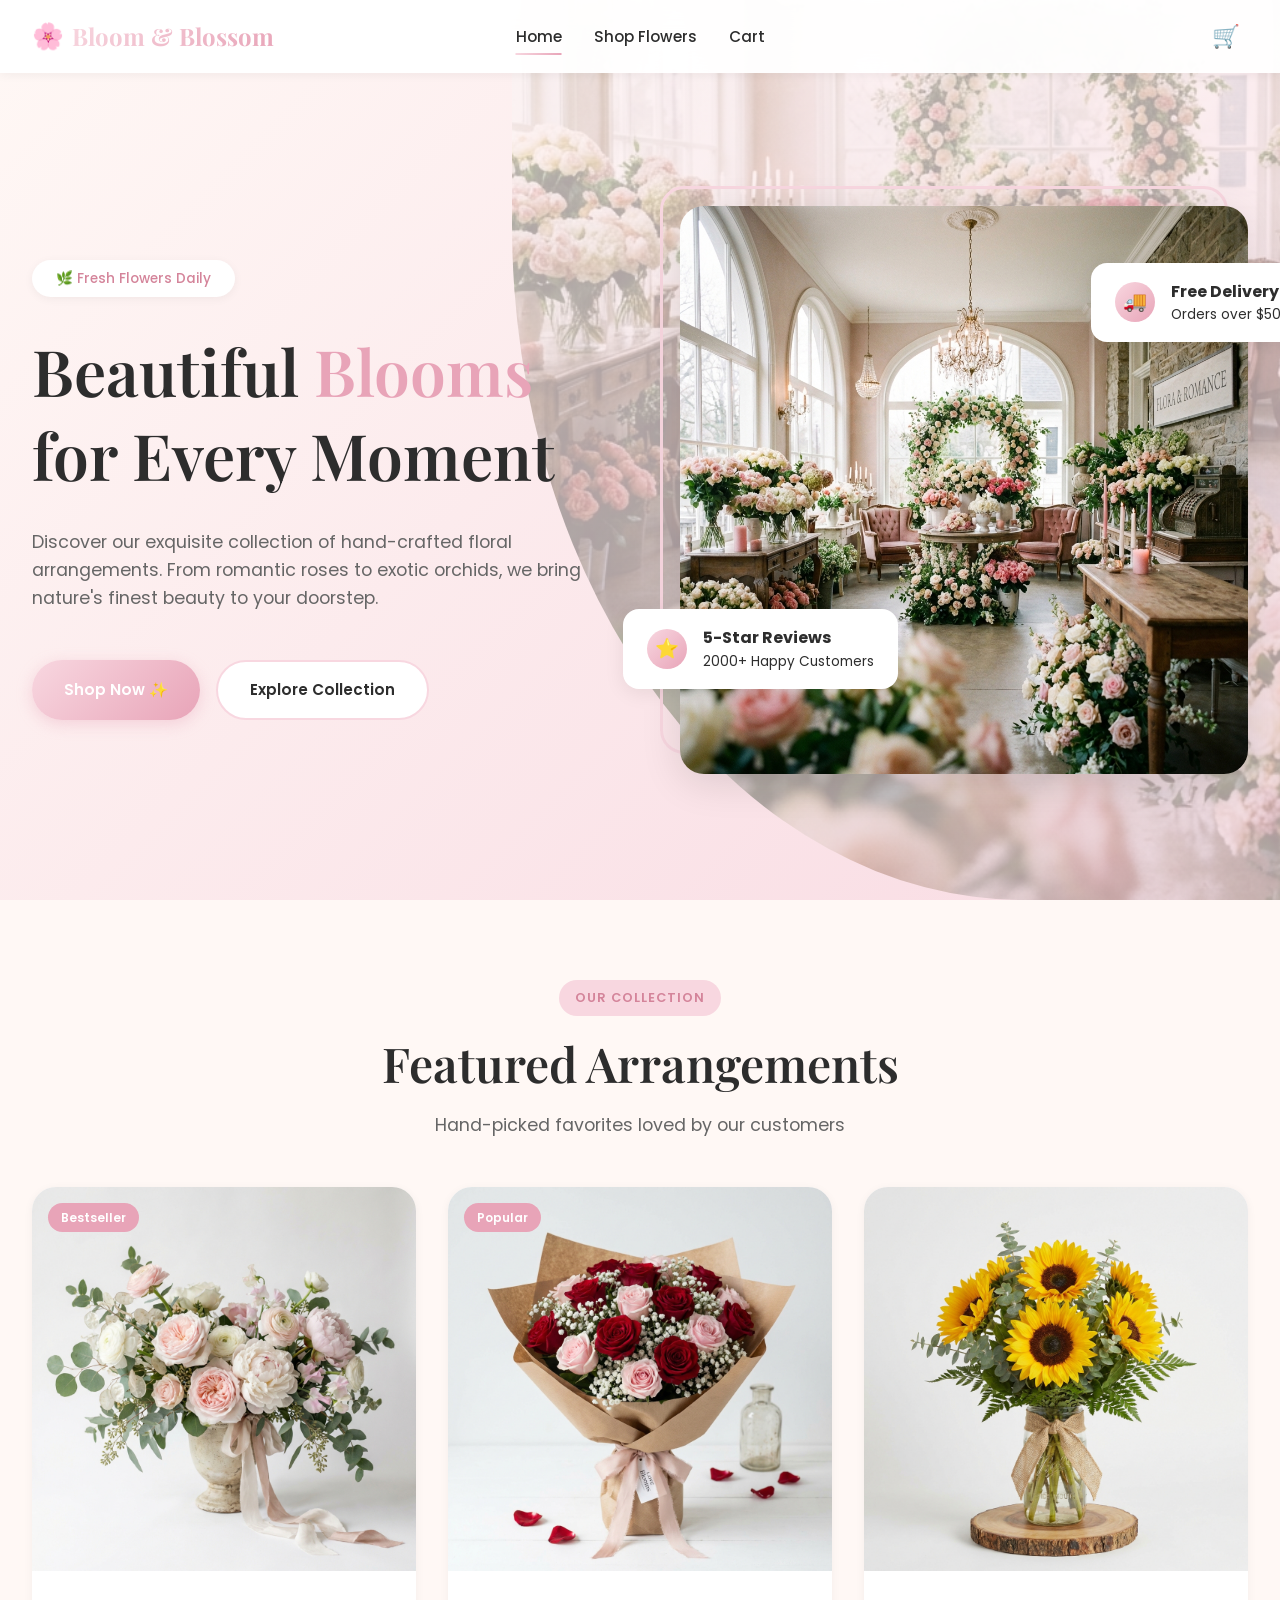
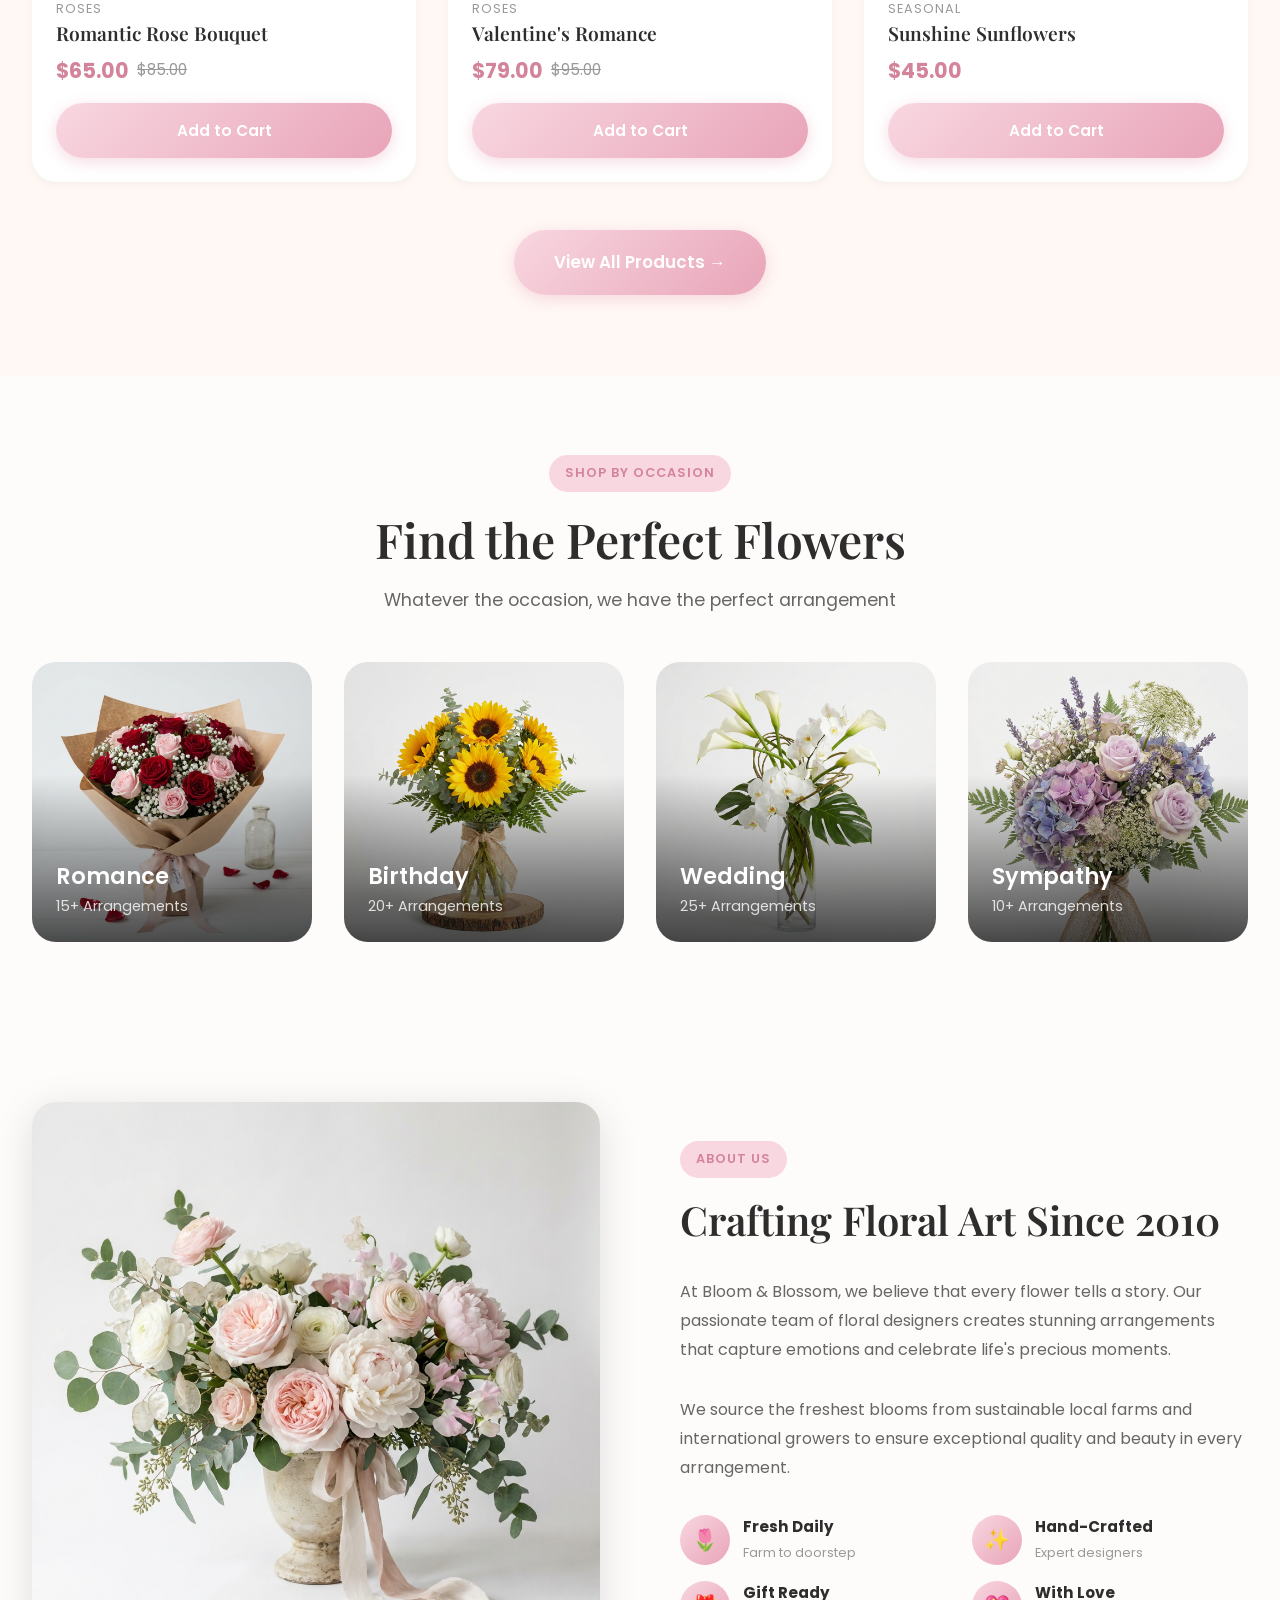
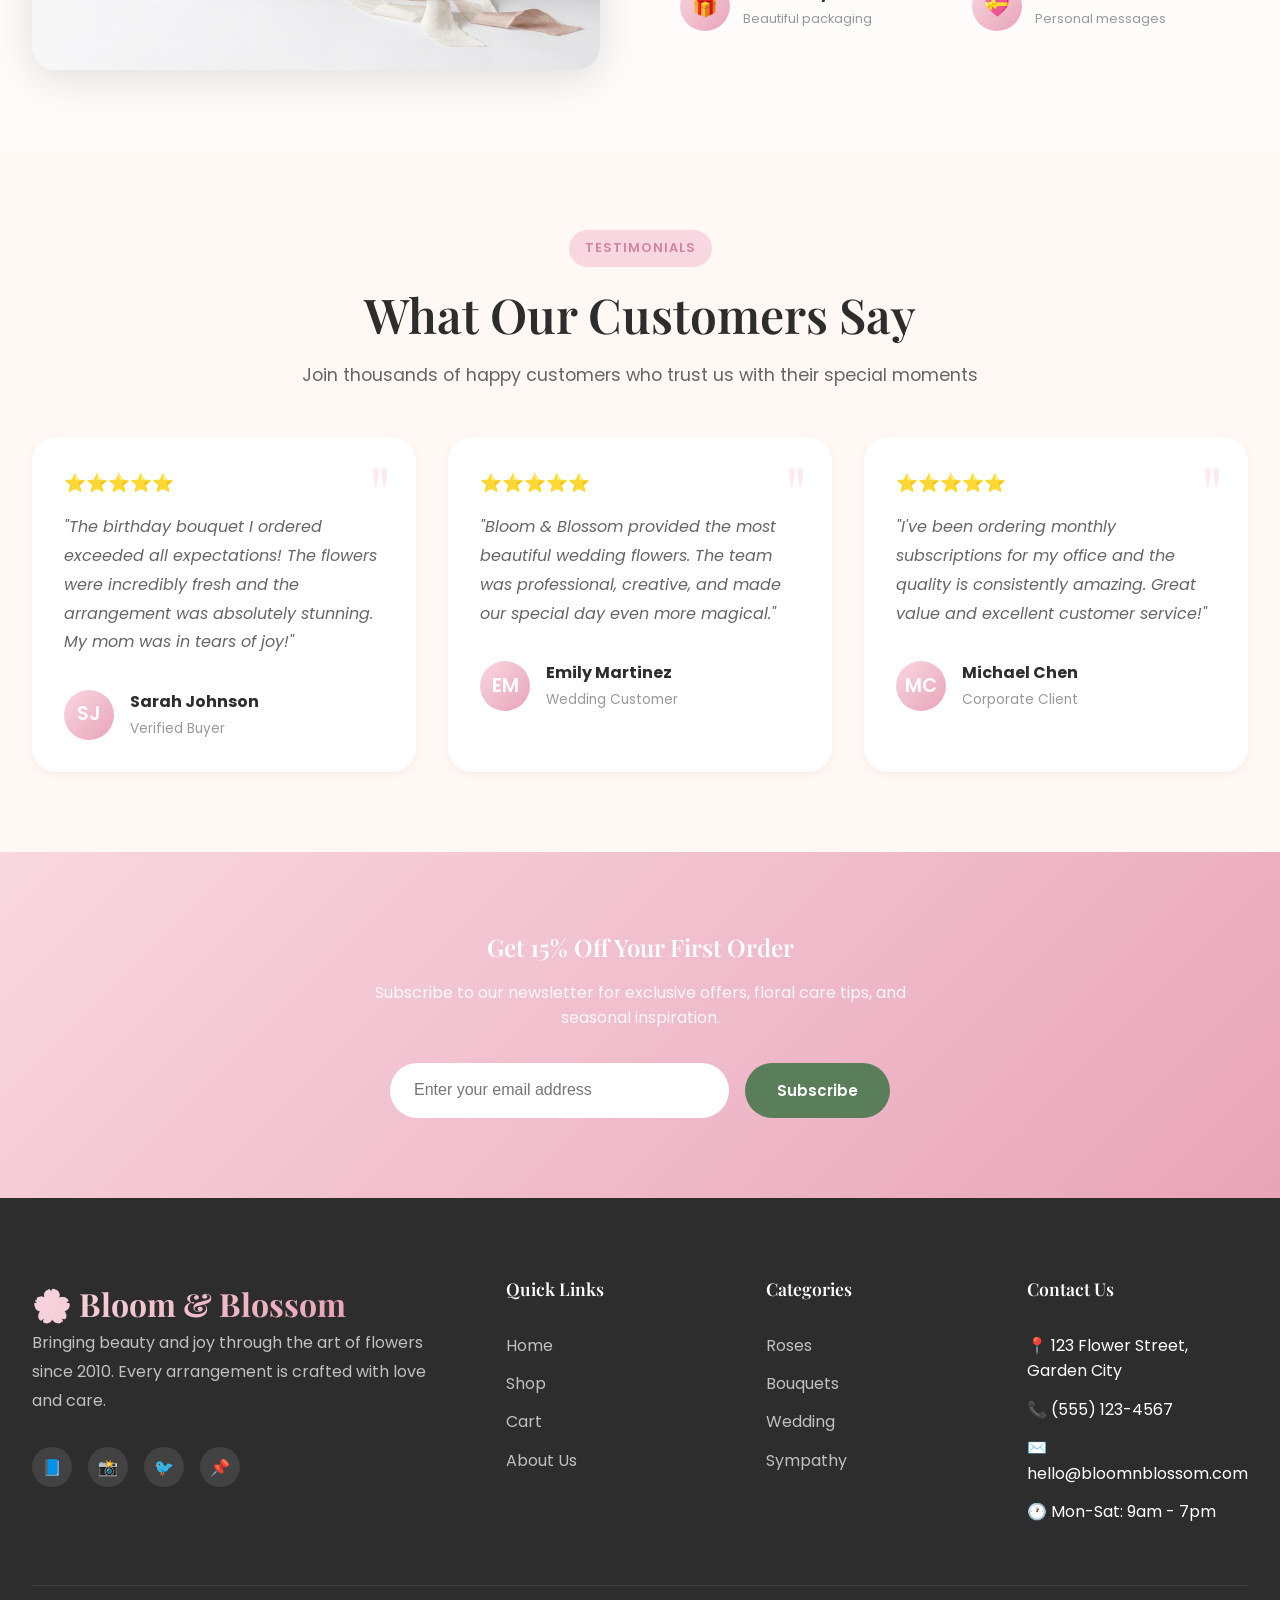
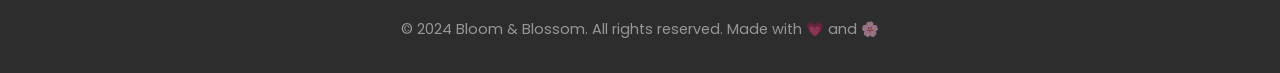
==== commit 7b46e9e0: "Style Fixes" ====
--- a/index.html
+++ b/index.html
@@ -273,7 +273,7 @@
                 <p>Subscribe to our newsletter for exclusive offers, floral care tips, and seasonal inspiration.</p>
                 <form class="newsletter-form" onsubmit="return handleNewsletter(event)">
                     <input type="email" placeholder="Enter your email address" required>
-                    <button type="submit" class="btn">Subscribe 💌</button>
+                    <button type="submit" class="btn">Subscribe</button>
                 </form>
             </div>
         </div>
--- a/styles.css
+++ b/styles.css
@@ -21,35 +21,35 @@
     --black: #1a1a1a;
     --gold: #d4a574;
     --gold-light: #e8c9a8;
-    
+
     /* Gradients */
     --gradient-primary: linear-gradient(135deg, #f8d7e0 0%, #e8a4b8 100%);
     --gradient-hero: linear-gradient(135deg, rgba(232, 164, 184, 0.9) 0%, rgba(90, 125, 90, 0.8) 100%);
     --gradient-card: linear-gradient(145deg, #ffffff 0%, #fff8f5 100%);
-    
+
     /* Shadows */
     --shadow-sm: 0 2px 10px rgba(0, 0, 0, 0.05);
     --shadow-md: 0 4px 20px rgba(0, 0, 0, 0.08);
     --shadow-lg: 0 8px 40px rgba(0, 0, 0, 0.12);
     --shadow-glow: 0 0 30px rgba(232, 164, 184, 0.3);
-    
+
     /* Spacing */
     --spacing-xs: 0.5rem;
     --spacing-sm: 1rem;
     --spacing-md: 2rem;
     --spacing-lg: 3rem;
     --spacing-xl: 5rem;
-    
+
     /* Border Radius */
     --radius-sm: 8px;
     --radius-md: 16px;
     --radius-lg: 24px;
     --radius-full: 50px;
-    
+
     /* Typography */
     --font-primary: 'Playfair Display', Georgia, serif;
     --font-secondary: 'Poppins', sans-serif;
-    
+
     /* Transitions */
     --transition-fast: 0.2s ease;
     --transition-medium: 0.3s ease;
@@ -75,7 +75,12 @@
     overflow-x: hidden;
 }
 
-h1, h2, h3, h4, h5, h6 {
+h1,
+h2,
+h3,
+h4,
+h5,
+h6 {
     font-family: var(--font-primary);
     font-weight: 600;
     line-height: 1.3;
@@ -134,21 +139,23 @@
     display: flex;
     justify-content: space-between;
     align-items: center;
+    position: relative;
 }
 
 .logo {
     display: flex;
     align-items: center;
     gap: var(--spacing-xs);
+    z-index: 1;
 }
 
 .logo-icon {
-    font-size: 2rem;
+    font-size: 1.6rem;
 }
 
 .logo-text {
     font-family: var(--font-primary);
-    font-size: 1.8rem;
+    font-size: 1.5rem;
     font-weight: 700;
     background: var(--gradient-primary);
     -webkit-background-clip: text;
@@ -160,6 +167,9 @@
     display: flex;
     gap: var(--spacing-md);
     align-items: center;
+    position: absolute;
+    left: 50%;
+    transform: translateX(-50%);
 }
 
 .nav-links a {
@@ -1186,6 +1196,7 @@
     from {
         opacity: 0;
     }
+
     to {
         opacity: 1;
     }
@@ -1196,6 +1207,7 @@
         opacity: 0;
         transform: translateY(30px);
     }
+
     to {
         opacity: 1;
         transform: translateY(0);
@@ -1203,18 +1215,24 @@
 }
 
 @keyframes float {
-    0%, 100% {
+
+    0%,
+    100% {
         transform: translateY(0);
     }
+
     50% {
         transform: translateY(-15px);
     }
 }
 
 @keyframes pulse {
-    0%, 100% {
+
+    0%,
+    100% {
         transform: scale(1);
     }
+
     50% {
         transform: scale(1.05);
     }
@@ -1225,7 +1243,7 @@
     .categories-grid {
         grid-template-columns: repeat(2, 1fr);
     }
-    
+
     .footer-grid {
         grid-template-columns: 1fr 1fr;
     }
@@ -1236,33 +1254,33 @@
         grid-template-columns: 1fr;
         text-align: center;
     }
-    
+
     .hero-content {
         margin: 0 auto;
     }
-    
+
     .hero-buttons {
         justify-content: center;
     }
-    
+
     .hero-image {
         max-width: 500px;
         margin: 0 auto;
     }
-    
+
     .about-grid {
         grid-template-columns: 1fr;
         gap: var(--spacing-lg);
     }
-    
+
     .testimonials-grid {
         grid-template-columns: 1fr;
     }
-    
+
     .cart-grid {
         grid-template-columns: 1fr;
     }
-    
+
     .cart-summary {
         position: static;
     }
@@ -1283,56 +1301,56 @@
         opacity: 0;
         transition: var(--transition-medium);
     }
-    
+
     .nav-links.active {
         transform: translateY(0);
         opacity: 1;
     }
-    
+
     .mobile-menu-btn {
         display: flex;
     }
-    
+
     .categories-grid {
         grid-template-columns: 1fr;
     }
-    
+
     .about-features {
         grid-template-columns: 1fr;
     }
-    
+
     .newsletter-form {
         flex-direction: column;
     }
-    
+
     .footer-grid {
         grid-template-columns: 1fr;
         text-align: center;
     }
-    
+
     .social-links {
         justify-content: center;
     }
-    
+
     .filter-bar {
         flex-direction: column;
         align-items: stretch;
     }
-    
+
     .cart-header {
         display: none;
     }
-    
+
     .cart-item {
         grid-template-columns: 1fr;
         gap: var(--spacing-sm);
         text-align: center;
     }
-    
+
     .cart-product {
         flex-direction: column;
     }
-    
+
     .cart-quantity {
         justify-content: center;
     }
@@ -1342,16 +1360,16 @@
     .hero h1 {
         font-size: 2rem;
     }
-    
+
     .hero-buttons {
         flex-direction: column;
     }
-    
+
     .section-title {
         font-size: 1.8rem;
     }
-    
+
     .page-header h1 {
         font-size: 2rem;
     }
-}
+}
